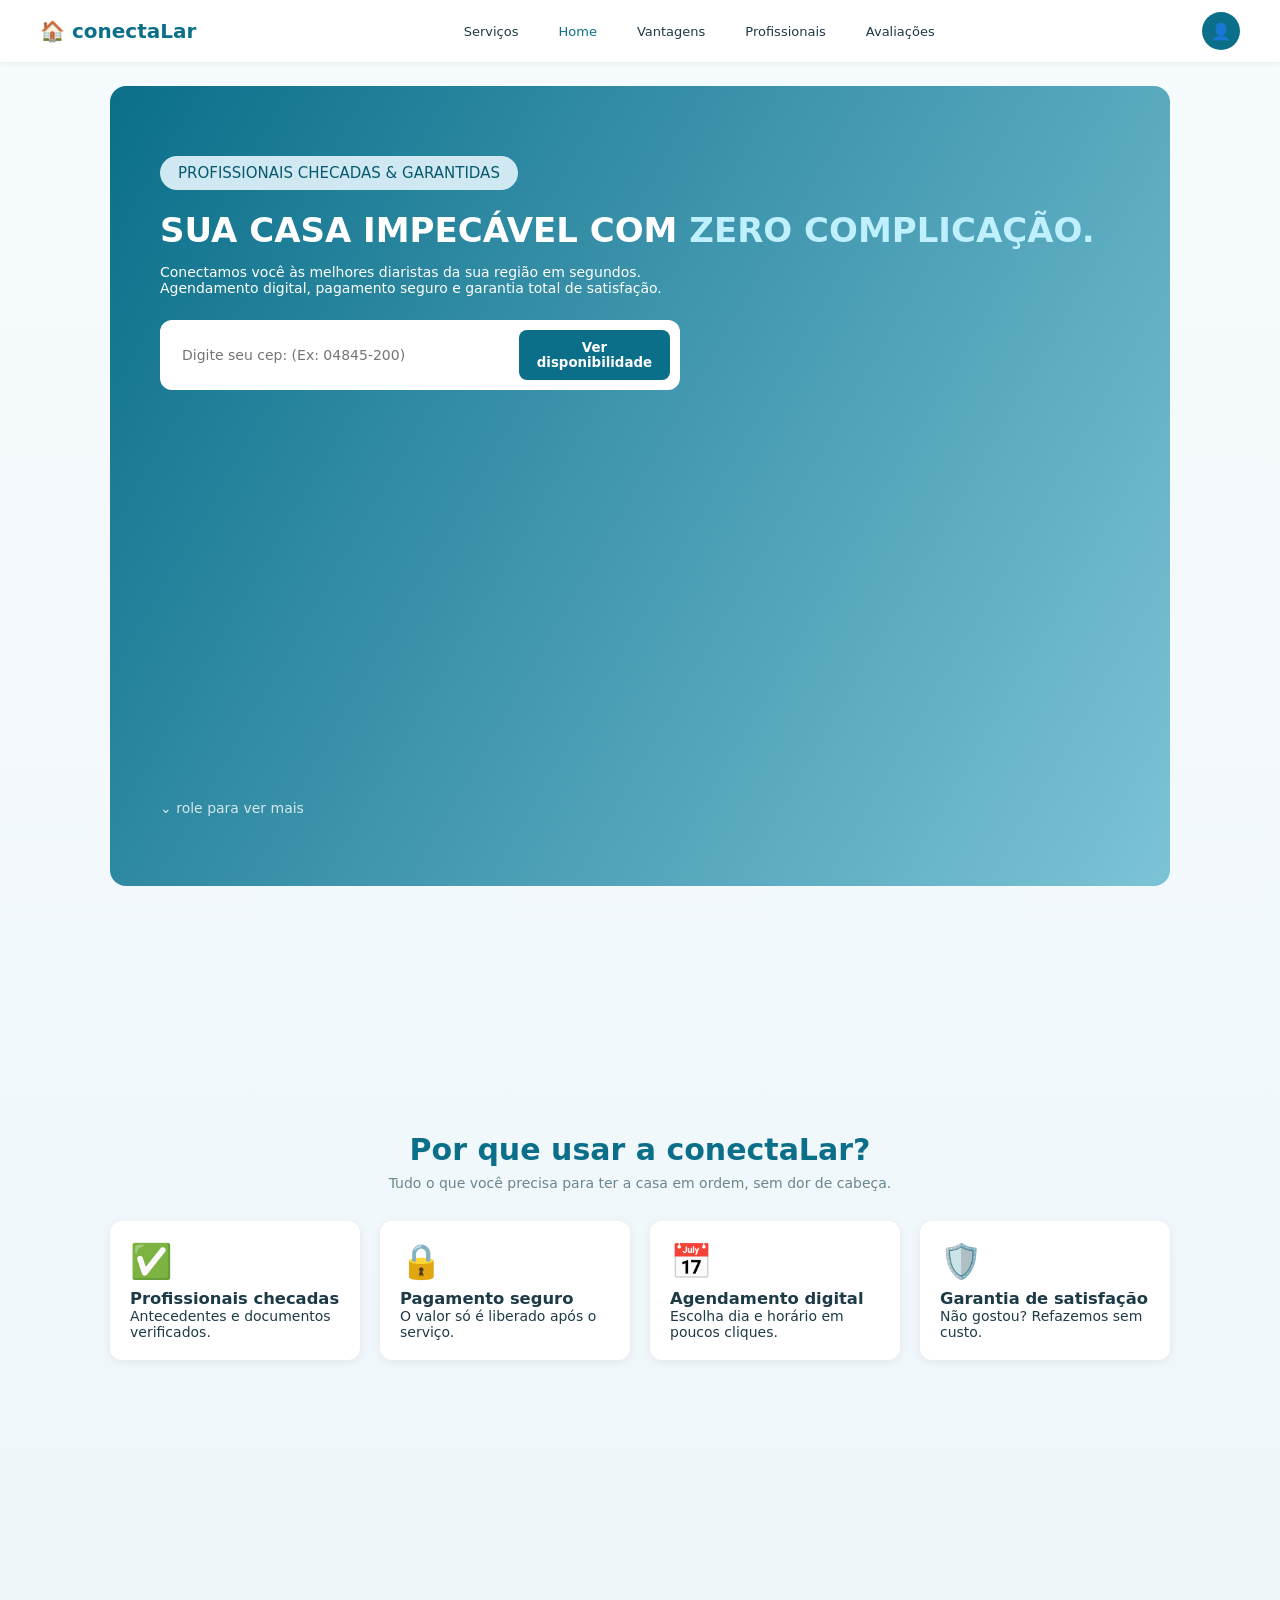
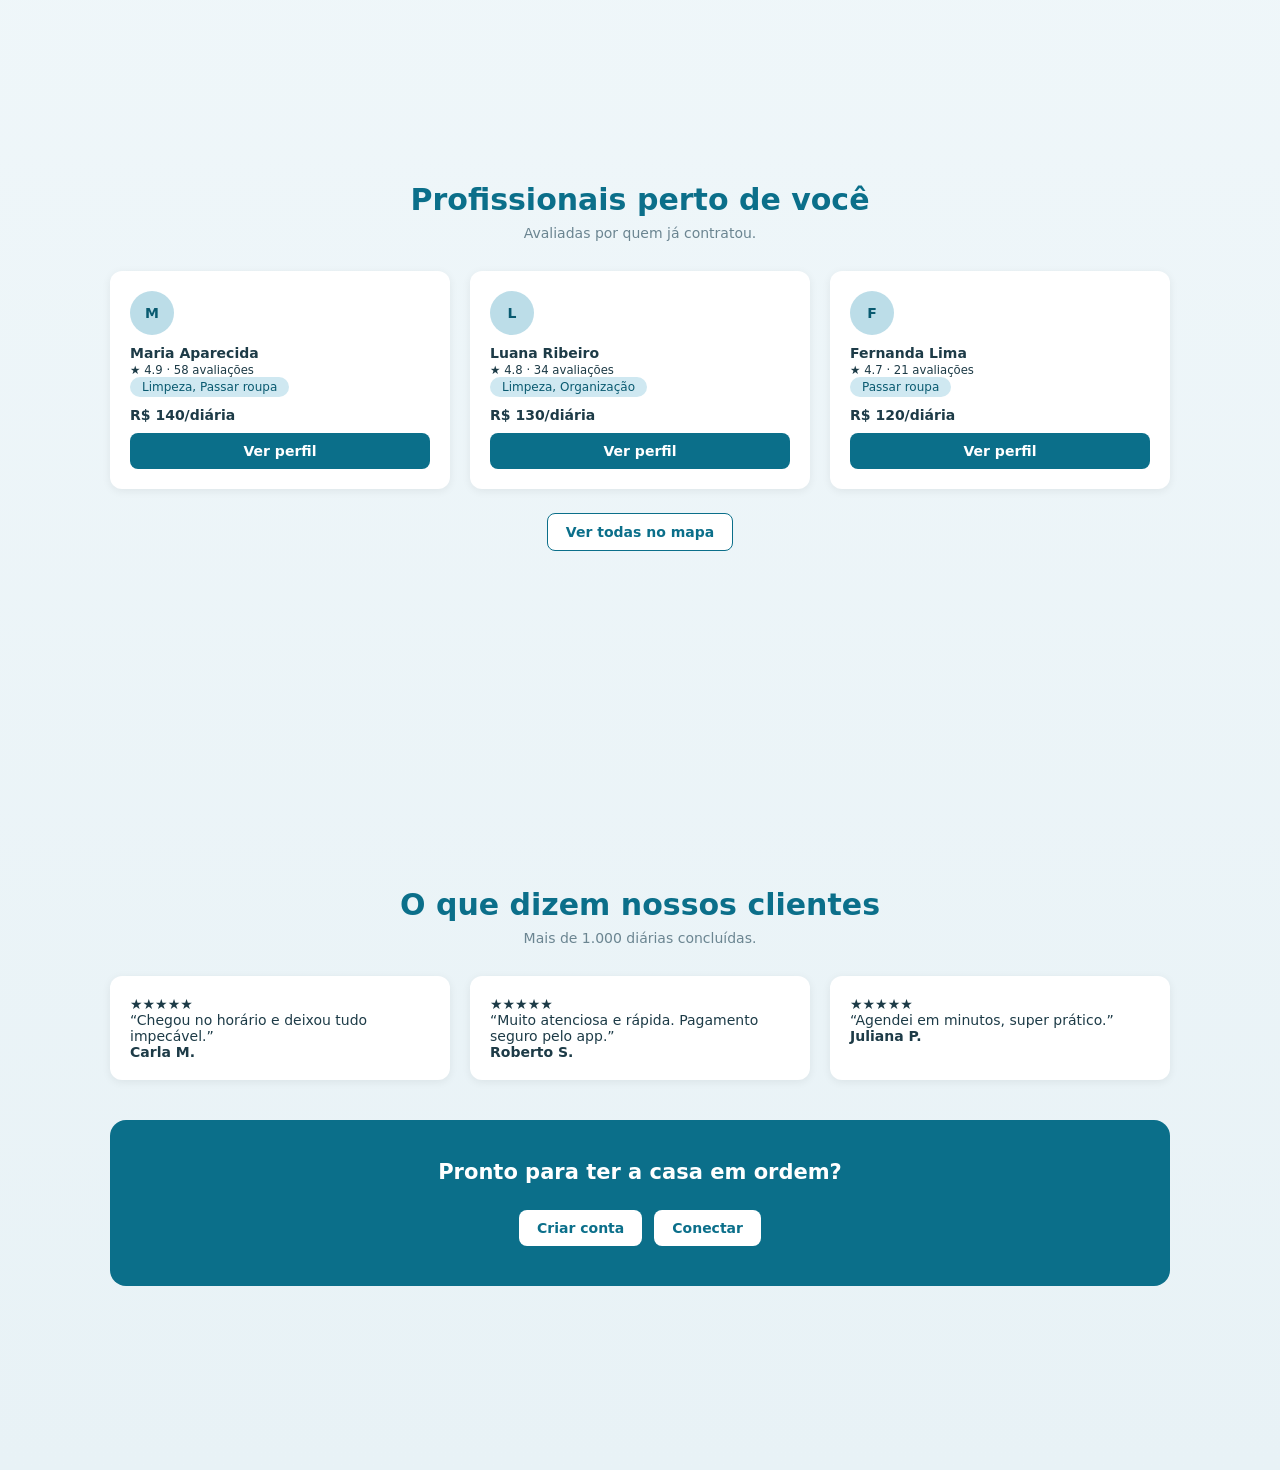
==== src/main/resources/static/index.html @ 18b06daa "Introdução do html no projeto e criação das classes service e dto de usuario" ====
<!DOCTYPE html>
<html lang="pt-BR">

<head>
    <meta charset="UTF-8">
    <meta name="viewport" content="width=device-width,initial-scale=1">
    <title>conectaLar</title>
    <link rel="stylesheet" href="css/style.css">
</head>

<body data-page="index">
    <main class="wrap">
        <section id="home" class="hero"><span class="tag" style="align-self:flex-start">PROFISSIONAIS CHECADAS &amp;
                GARANTIDAS</span>
            <h1>SUA CASA IMPECÁVEL COM <span>ZERO COMPLICAÇÃO.</span></h1>
            <p style="max-width:520px;margin-top:14px">Conectamos você às melhores diaristas da sua região em segundos.
                Agendamento digital, pagamento seguro e garantia total de satisfação.</p>
            <div class="cep"><input id="cep" placeholder="Digite seu cep: (Ex: 04845-200)"><button id="go"
                    class="btn">Ver disponibilidade</button></div>
            <div id="cepErr" class="err" style="color:#ffe"></div>
            <p style="margin-top:auto;opacity:.8">⌄ role para ver mais</p>
        </section>
        <section id="vantagens" class="sec">
            <h2 class="rev">Por que usar a conectaLar?</h2>
            <p class="sub rev">Tudo o que você precisa para ter a casa em ordem, sem dor de cabeça.</p>
            <div class="cols">
                <div class="card rev">
                    <div class="ico">✅</div>
                    <h3>Profissionais checadas</h3>
                    <p>Antecedentes e documentos verificados.</p>
                </div>
                <div class="card rev">
                    <div class="ico">🔒</div>
                    <h3>Pagamento seguro</h3>
                    <p>O valor só é liberado após o serviço.</p>
                </div>
                <div class="card rev">
                    <div class="ico">📅</div>
                    <h3>Agendamento digital</h3>
                    <p>Escolha dia e horário em poucos cliques.</p>
                </div>
                <div class="card rev">
                    <div class="ico">🛡️</div>
                    <h3>Garantia de satisfação</h3>
                    <p>Não gostou? Refazemos sem custo.</p>
                </div>
            </div>
        </section>
        <section id="profissionais" class="sec">
            <h2 class="rev">Profissionais perto de você</h2>
            <p class="sub rev">Avaliadas por quem já contratou.</p>
            <div class="cols" id="pf"></div>
            <p style="text-align:center;margin-top:24px"><a class="btn out" href="busca.html">Ver todas no mapa</a></p>
        </section>
        <section id="avaliacoes" class="sec">
            <h2 class="rev">O que dizem nossos clientes</h2>
            <p class="sub rev">Mais de 1.000 diárias concluídas.</p>
            <div class="cols">
                <div class="card rev">★★★★★<p>“Chegou no horário e deixou tudo impecável.”</p><b>Carla M.</b></div>
                <div class="card rev">★★★★★<p>“Muito atenciosa e rápida. Pagamento seguro pelo app.”</p><b>Roberto
                        S.</b></div>
                <div class="card rev">★★★★★<p>“Agendei em minutos, super prático.”</p><b>Juliana P.</b></div>
            </div>
            <div class="cta rev" style="margin-top:40px">
                <h2 style="color:#fff">Pronto para ter a casa em ordem?</h2><a class="btn" href="cadastro.html">Criar
                    conta</a><a class="btn" href="login.html">Conectar</a>
            </div>
        </section>
    </main>
    <script src="js/app.js"></script>
</body>

</html>
---- src/main/resources/static/css/style.css ----
:root {
    --p: #0b6f8a;
    --pd: #095a70;
    --bg: #e8f2f6;
    --t: #1d3b47;
    --m: #6b8591;
    --l: #d7e6ec;
    --ok: #d9f2e3;
    --warn: #fdeec3
}

* {
    box-sizing: border-box;
    margin: 0;
    font-family: Poppins, system-ui, sans-serif
}

body {
    background: linear-gradient(#f6fbfd, var(--bg));
    color: var(--t);
    min-height: 100vh;
    font-size: 14px
}

a {
    color: inherit;
    text-decoration: none
}

header {
    display: flex;
    align-items: center;
    justify-content: space-between;
    padding: 12px 40px;
    background: #fff;
    box-shadow: 0 1px 6px #0001;
    position: sticky;
    top: 0;
    z-index: 5
}

.logo {
    font-weight: 700;
    color: var(--p);
    font-size: 20px
}

nav {
    display: flex;
    gap: 40px;
    font-weight: 500;
    font-size: 13px
}

nav a.on,
nav a:hover {
    color: var(--p)
}

.user {
    width: 38px;
    height: 38px;
    border-radius: 50%;
    background: var(--p);
    display: grid;
    place-items: center;
    color: #fff
}

.wrap {
    max-width: 1100px;
    margin: 24px auto;
    padding: 0 20px
}

.card {
    background: #fff;
    border-radius: 12px;
    padding: 20px;
    box-shadow: 0 2px 10px #0001
}

.btn {
    background: var(--p);
    color: #fff;
    border: 0;
    border-radius: 8px;
    padding: 10px 18px;
    font-weight: 600;
    cursor: pointer;
    display: inline-block
}

.btn:hover {
    background: var(--pd)
}

.btn.out {
    background: #fff;
    color: var(--p);
    border: 1.5px solid var(--p)
}

.btn.full {
    width: 100%;
    text-align: center
}

input,
select,
textarea {
    width: 100%;
    padding: 11px 12px;
    border: 0;
    border-radius: 8px;
    background: #ececec;
    font-size: 14px
}

label {
    font-weight: 600;
    display: block;
    margin: 12px 0 5px
}

h1 {
    font-size: 34px
}

h2 {
    color: var(--p);
    margin-bottom: 12px
}

.tag {
    background: #cfe8f1;
    color: var(--pd);
    border-radius: 20px;
    padding: 3px 12px;
    font-size: 12px;
    display: inline-block
}

.tag.ok {
    background: var(--ok)
}

.tag.w {
    background: var(--warn)
}

.chips {
    display: flex;
    gap: 8px;
    flex-wrap: wrap
}

.chip {
    border: 1px solid var(--l);
    background: #fff;
    border-radius: 20px;
    padding: 6px 18px;
    cursor: pointer
}

.chip.on {
    background: var(--p);
    color: #fff;
    border-color: var(--p)
}

.grid2 {
    display: grid;
    grid-template-columns: 2fr 1fr;
    gap: 20px
}

.hero {
    background: linear-gradient(120deg, #0b6f8a, #7cc3d6);
    color: #fff;
    border-radius: 16px;
    padding: 70px 50px;
    min-height: 420px
}

.hero h1 span {
    color: #bff0ff
}

.hero .tag {
    font-size: 15px;
    padding: 8px 18px;
    margin-bottom: 20px
}

.cep {
    display: flex;
    gap: 10px;
    background: #fff;
    border-radius: 12px;
    padding: 10px;
    max-width: 520px;
    margin-top: 24px
}

.cep input {
    background: #fff
}

.pro {
    display: flex;
    gap: 12px;
    padding: 14px;
    border: 2px solid transparent;
    border-radius: 10px;
    background: #fff;
    margin-bottom: 12px;
    cursor: pointer;
    align-items: center
}

.pro.on {
    border-color: var(--p)
}

.pro>div {
    flex: 1
}

.av {
    width: 44px;
    height: 44px;
    border-radius: 50%;
    background: #bcdde8;
    display: grid;
    place-items: center;
    font-weight: 700;
    color: var(--pd);
    flex: none
}

.map {
    min-height: 480px;
    border-radius: 12px;
    background: radial-gradient(circle at 50% 50%, #0b6f8a33 0 90px, transparent 91px), repeating-linear-gradient(45deg, #e9efe9 0 40px, #f4f6f1 40px 80px);
    position: relative
}

.pin {
    position: absolute;
    background: var(--p);
    color: #fff;
    width: 30px;
    height: 30px;
    border-radius: 50% 50% 50% 0;
    transform: rotate(-45deg);
    display: grid;
    place-items: center
}

.pin b {
    transform: rotate(45deg)
}

.days {
    display: flex;
    gap: 8px
}

.day {
    flex: 1;
    text-align: center;
    padding: 8px 0;
    border-radius: 8px;
    border: 1px solid var(--l);
    cursor: pointer
}

.day.on {
    background: var(--p);
    color: #fff
}

.tabs {
    display: flex;
    border-bottom: 1px solid var(--l);
    margin-bottom: 16px
}

.tabs button {
    flex: 1;
    background: 0;
    border: 0;
    padding: 10px;
    font-weight: 600;
    color: var(--m);
    cursor: pointer
}

.tabs .on {
    color: var(--p);
    border-bottom: 2px solid var(--p)
}

.auth {
    max-width: 420px;
    margin: 50px auto
}

.pw {
    position: relative
}

.pw span {
    position: absolute;
    right: 12px;
    top: 11px;
    cursor: pointer
}

.err {
    color: #c0392b;
    font-size: 12px;
    min-height: 16px
}

.chat {
    display: grid;
    grid-template-columns: 240px 1fr;
    height: 560px;
    padding: 0;
    overflow: hidden
}

.chat aside {
    border-right: 1px solid var(--l);
    overflow: auto
}

.chat aside div {
    padding: 12px;
    cursor: pointer;
    display: flex;
    gap: 10px;
    align-items: center
}

.chat aside .on {
    background: #dcedf3
}

.msgs {
    display: flex;
    flex-direction: column;
    padding: 16px;
    gap: 10px;
    overflow: auto;
    flex: 1
}

.m {
    max-width: 65%;
    padding: 10px 14px;
    border-radius: 10px;
    background: #f0f4f6
}

.m.me {
    align-self: flex-end;
    background: #cfe8f1
}

.send {
    display: flex;
    gap: 8px;
    padding: 12px;
    border-top: 1px solid var(--l)
}

.chat section {
    display: flex;
    flex-direction: column
}

.req {
    display: flex;
    justify-content: space-between;
    gap: 12px;
    align-items: center;
    margin-bottom: 12px;
    padding: 14px;
    border: 1px solid var(--l);
    border-radius: 10px
}

.sum {
    display: flex;
    justify-content: space-between;
    padding: 12px 0
}

@media(max-width:800px) {

    .grid2,
    .chat {
        grid-template-columns: 1fr
    }

    nav {
        display: none
    }

    header {
        padding: 12px 16px
    }

    .hero {
        padding: 40px 24px
    }
}

html {
    scroll-behavior: smooth
}

section[id] {
    scroll-margin-top: 70px
}

.menu {
    position: relative
}

button.user {
    border: 0;
    cursor: pointer;
    font-size: 16px
}

.drop {
    position: absolute;
    right: 0;
    top: 48px;
    background: #fff;
    border-radius: 10px;
    box-shadow: 0 6px 20px #0003;
    min-width: 170px;
    overflow: hidden;
    opacity: 0;
    visibility: hidden;
    transform: translateY(-6px);
    transition: .2s
}

.drop.open {
    opacity: 1;
    visibility: visible;
    transform: none
}

.drop a {
    display: block;
    padding: 12px 18px;
    font-weight: 500
}

.drop a:first-child {
    color: #fff;
    background: var(--p)
}

.drop a:last-child:hover {
    background: var(--bg)
}

.sec {
    min-height: 80vh;
    display: flex;
    flex-direction: column;
    justify-content: center;
    padding: 50px 0
}

.sec>h2 {
    font-size: 30px;
    text-align: center;
    margin-bottom: 8px
}

.sub {
    text-align: center;
    color: var(--m);
    margin-bottom: 30px
}

.cols {
    display: grid;
    grid-template-columns: repeat(auto-fit, minmax(220px, 1fr));
    gap: 20px
}

.ico {
    font-size: 34px;
    margin-bottom: 8px
}

.rev {
    opacity: 0;
    transform: translateY(30px);
    transition: .7s
}

.rev.in {
    opacity: 1;
    transform: none
}

.hero {
    min-height: calc(100vh - 100px);
    display: flex;
    flex-direction: column;
    justify-content: center
}

.cta {
    background: var(--p);
    color: #fff;
    border-radius: 16px;
    padding: 40px;
    text-align: center
}

.cta .btn {
    background: #fff;
    color: var(--p);
    margin: 14px 6px 0
}
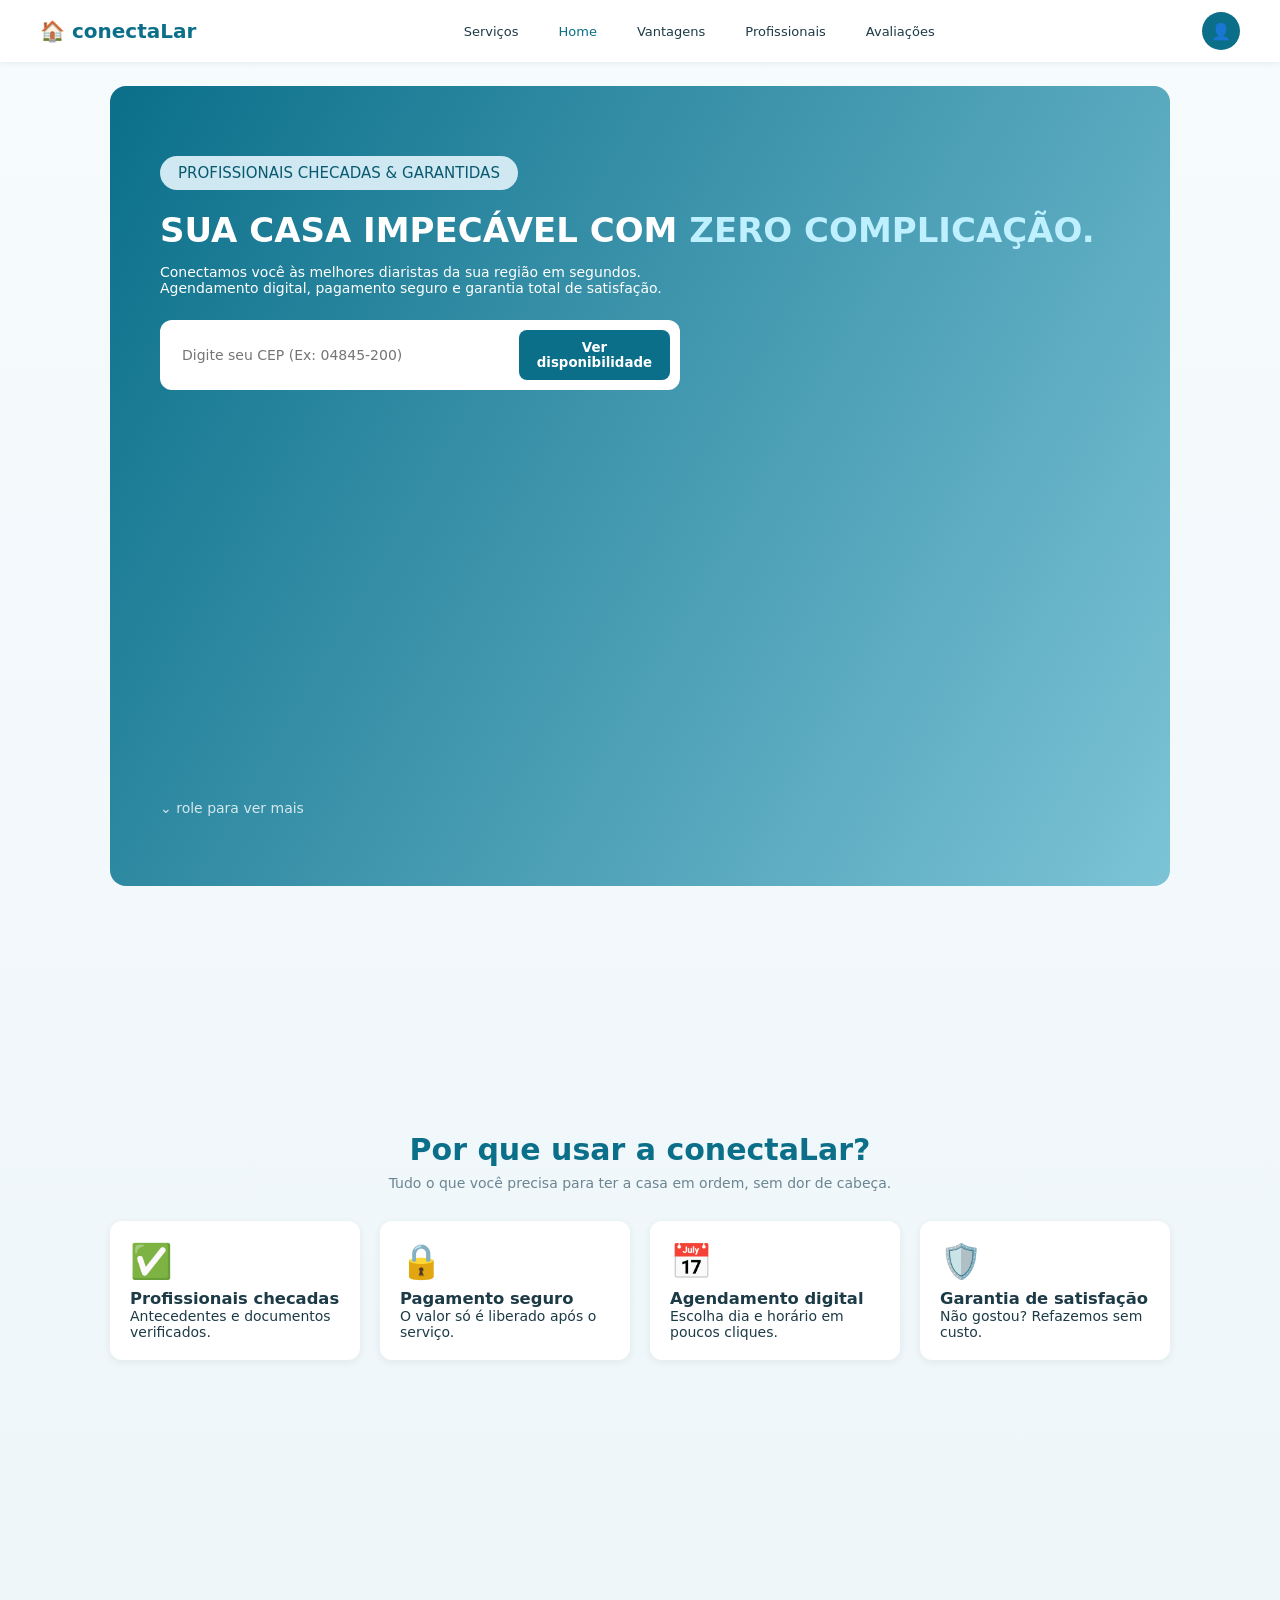
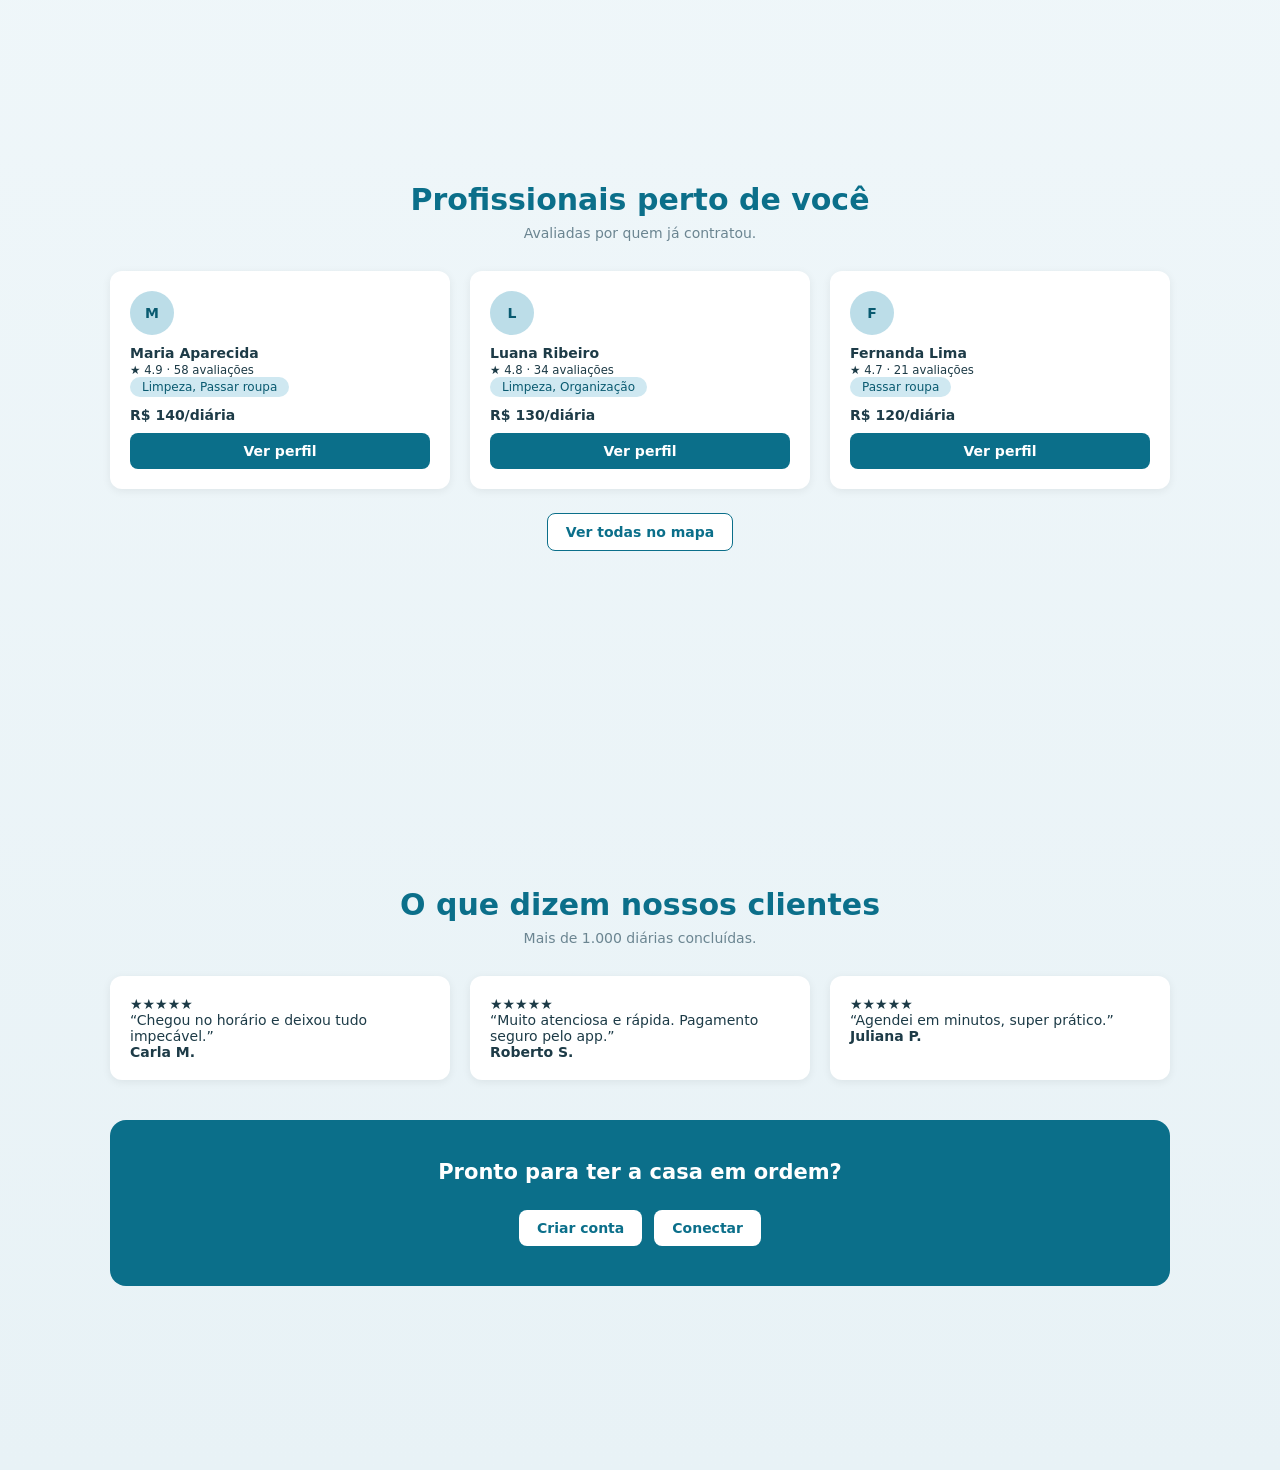
==== commit e4297e09: "correção de bugs e cadastrar funcional" ====
--- a/src/main/resources/static/index.html
+++ b/src/main/resources/static/index.html
@@ -3,8 +3,8 @@
 
 <head>
     <meta charset="UTF-8">
-    <meta name="viewport" content="width=device-width,initial-scale=1">
-    <title>conectaLar</title>
+    <meta name="viewport" content="width=device-width, initial-scale=1">
+    <title>conectaLar - Diaristas de confiança perto de você</title>
     <link rel="stylesheet" href="css/style.css">
 </head>
 
@@ -15,9 +15,9 @@
             <h1>SUA CASA IMPECÁVEL COM <span>ZERO COMPLICAÇÃO.</span></h1>
             <p style="max-width:520px;margin-top:14px">Conectamos você às melhores diaristas da sua região em segundos.
                 Agendamento digital, pagamento seguro e garantia total de satisfação.</p>
-            <div class="cep"><input id="cep" placeholder="Digite seu cep: (Ex: 04845-200)"><button id="go"
-                    class="btn">Ver disponibilidade</button></div>
-            <div id="cepErr" class="err" style="color:#ffe"></div>
+            <div class="cep"><input id="cep" placeholder="Digite seu CEP (Ex: 04845-200)" aria-label="CEP" inputmode="numeric" autocomplete="postal-code">
+                <button type="button" id="go" class="btn">Ver disponibilidade</button></div>
+            <div id="cepErr" class="err" role="alert" style="color:#ffe"></div>
             <p style="margin-top:auto;opacity:.8">⌄ role para ver mais</p>
         </section>
         <section id="vantagens" class="sec">
--- a/src/main/resources/static/css/style.css
+++ b/src/main/resources/static/css/style.css
@@ -357,6 +357,57 @@
     overflow: auto;
     flex: 1
 }
+.role {
+    border: 0;
+    padding: 0;
+    margin: 12px 0 0;
+    display: grid;
+    grid-template-columns: 1fr 1fr;
+    gap: 10px
+}
+
+.role legend {
+    font-weight: 600;
+    padding: 0;
+    margin-bottom: 5px
+}
+
+.role-opt {
+    position: relative;
+    margin: 0;
+    font-weight: 500;
+    cursor: pointer
+}
+
+.role-opt input {
+    position: absolute;
+    opacity: 0;
+    width: 1px;
+    height: 1px;
+    padding: 0
+}
+
+.role-opt span {
+    display: block;
+    text-align: center;
+    padding: 11px 12px;
+    border-radius: 8px;
+    background: #ececec;
+    border: 2px solid transparent
+}
+
+.role-opt input:checked + span {
+    background: #fff;
+    border-color: var(--p);
+    color: var(--p);
+    font-weight: 600
+}
+
+.role-opt input:focus-visible + span {
+    outline: 2px solid var(--pd);
+    outline-offset: 2px
+}
+
 
 .m {
     max-width: 65%;
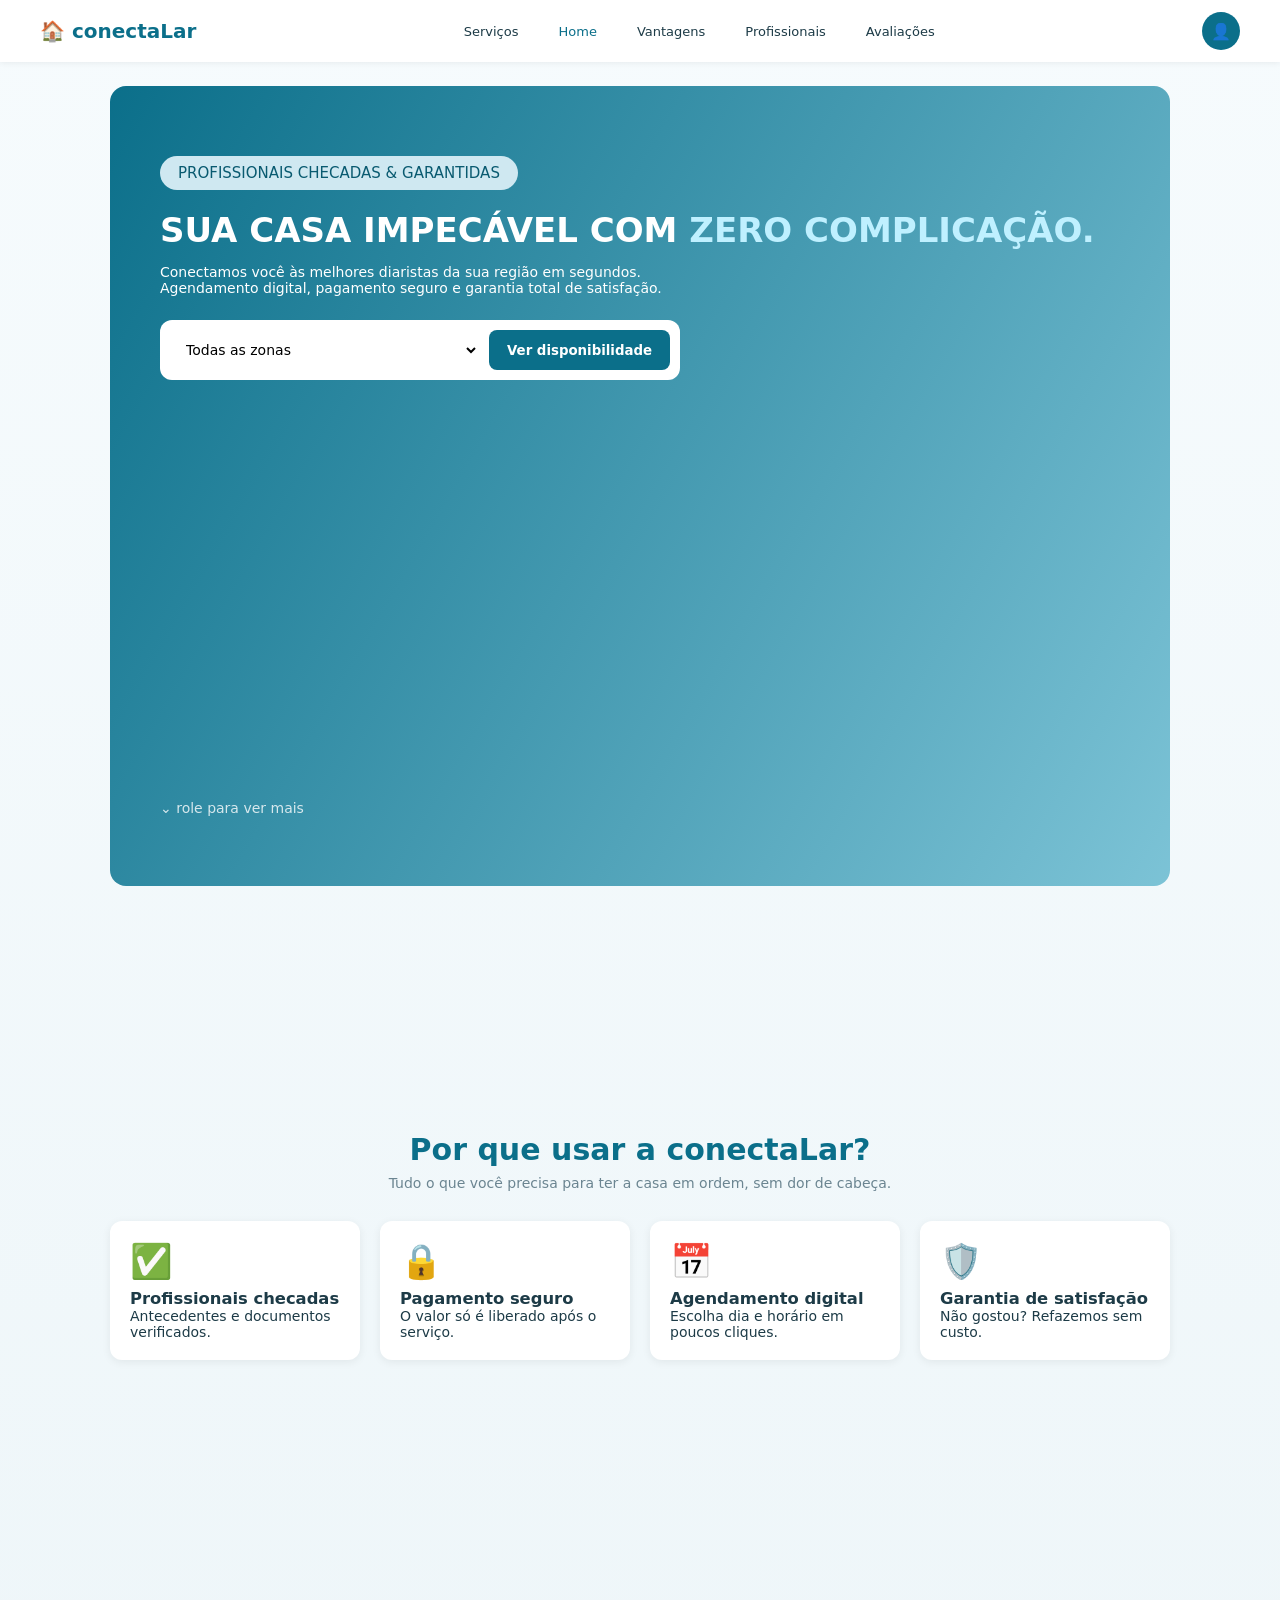
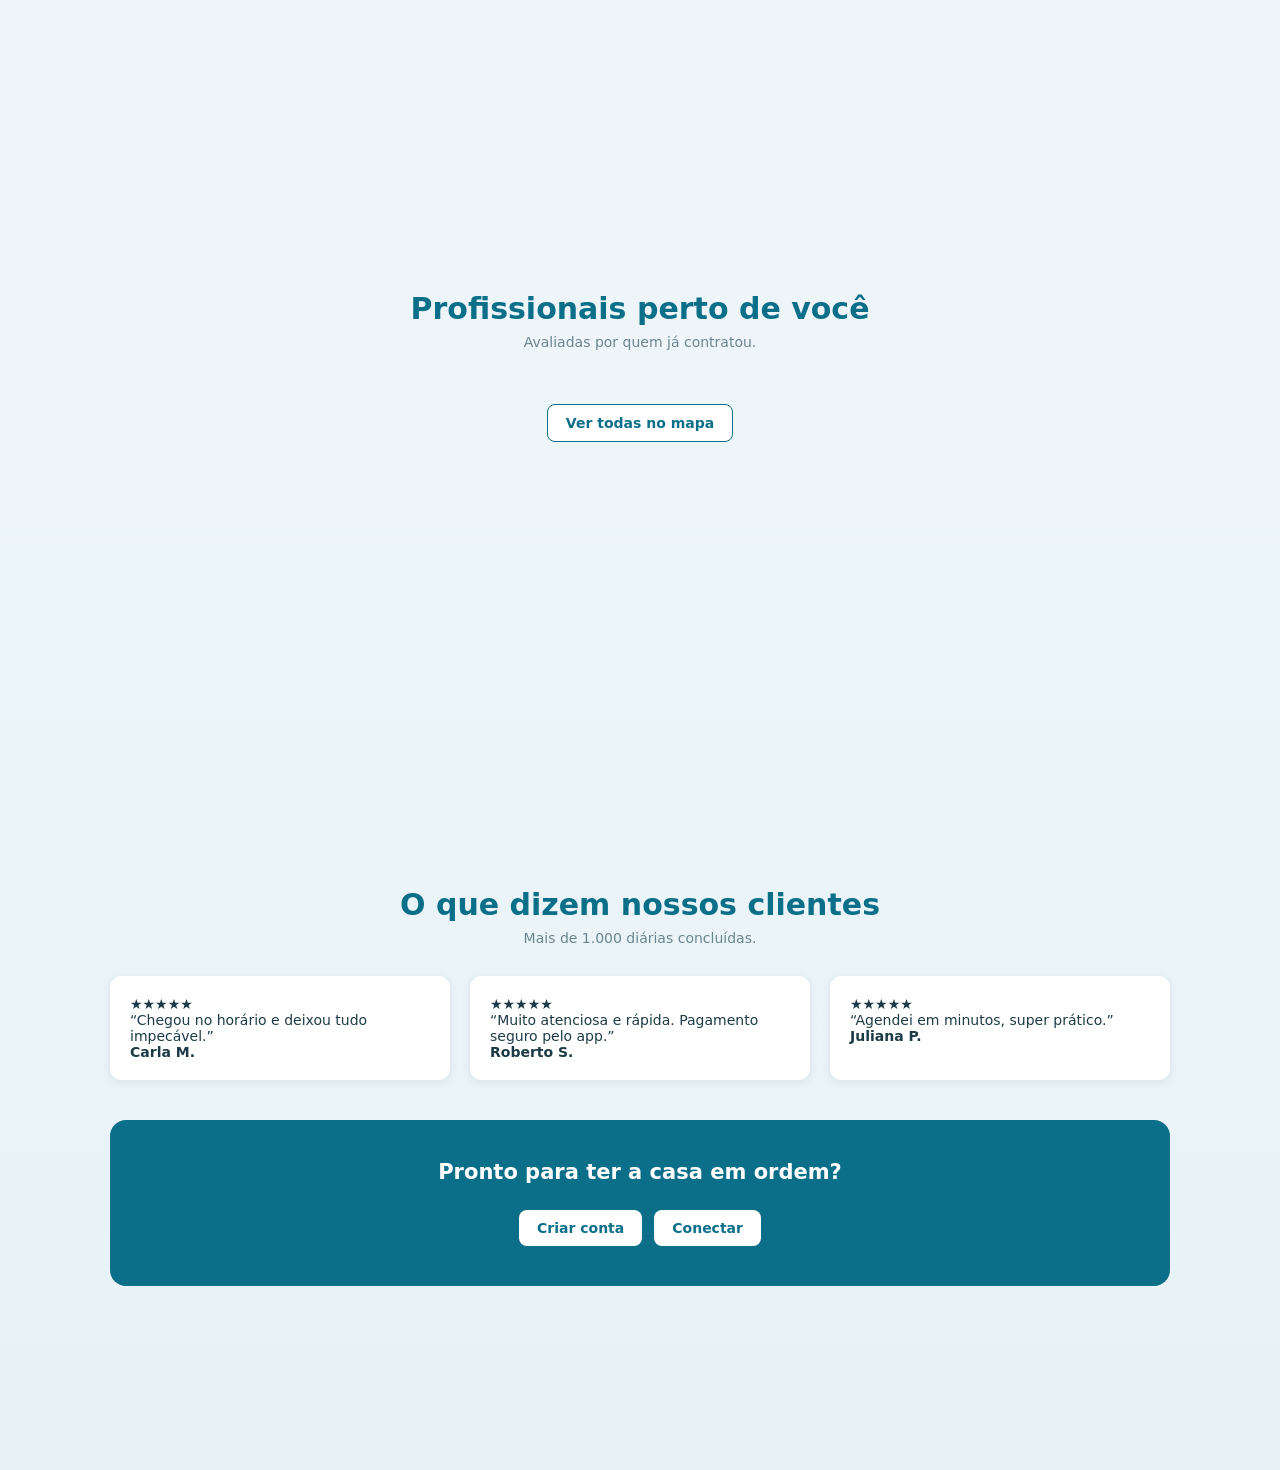
==== commit 3eff3885: "feat: adiciona zona ao cadastro e filtro por zona na busca Cliente informa exatamente 1 zona e diari" ====
--- a/src/main/resources/static/index.html
+++ b/src/main/resources/static/index.html
@@ -15,9 +15,17 @@
             <h1>SUA CASA IMPECÁVEL COM <span>ZERO COMPLICAÇÃO.</span></h1>
             <p style="max-width:520px;margin-top:14px">Conectamos você às melhores diaristas da sua região em segundos.
                 Agendamento digital, pagamento seguro e garantia total de satisfação.</p>
-            <div class="cep"><input id="cep" placeholder="Digite seu CEP (Ex: 04845-200)" aria-label="CEP" inputmode="numeric" autocomplete="postal-code">
-                <button type="button" id="go" class="btn">Ver disponibilidade</button></div>
-            <div id="cepErr" class="err" role="alert" style="color:#ffe"></div>
+            <!-- Já abre na zona do cliente logado (configurarBuscaPorZona, em app.js). -->
+            <div class="filtro-home">
+                <select id="zonaHome" aria-label="Zona">
+                    <option value="">Todas as zonas</option>
+                    <option value="NORTE">Zona Norte</option>
+                    <option value="SUL">Zona Sul</option>
+                    <option value="LESTE">Zona Leste</option>
+                    <option value="OESTE">Zona Oeste</option>
+                </select>
+                <button type="button" id="go" class="btn">Ver disponibilidade</button>
+            </div>
             <p style="margin-top:auto;opacity:.8">⌄ role para ver mais</p>
         </section>
         <section id="vantagens" class="sec">
--- a/src/main/resources/static/css/style.css
+++ b/src/main/resources/static/css/style.css
@@ -193,7 +193,7 @@
     margin-bottom: 20px
 }
 
-.cep {
+.filtro-home {
     display: flex;
     gap: 10px;
     background: #fff;
@@ -203,8 +203,9 @@
     margin-top: 24px
 }
 
-.cep input {
-    background: #fff
+.filtro-home select {
+    background: #fff;
+    flex: 1
 }
 
 .pro {
@@ -246,6 +247,52 @@
     position: relative
 }
 
+/* Mapa das zonas (busca.html) */
+.mapa-zonas {
+    display: block;
+    width: 100%;
+    max-height: 480px;
+    padding: 12px
+}
+
+.zona {
+    cursor: pointer;
+    outline: none
+}
+
+.zona path {
+    fill: #cfe6ee;
+    stroke: #fff;
+    stroke-width: 4;
+    transition: fill .2s
+}
+
+.zona:hover path,
+.zona:focus-visible path {
+    fill: #a9d3e1
+}
+
+.zona.on path {
+    fill: var(--p)
+}
+
+.zona text {
+    text-anchor: middle;
+    font-weight: 700;
+    font-size: 18px;
+    fill: var(--pd);
+    pointer-events: none
+}
+
+.zona text.qtd {
+    font-weight: 400;
+    font-size: 13px
+}
+
+.zona.on text {
+    fill: #fff
+}
+
 .pin {
     position: absolute;
     background: var(--p);
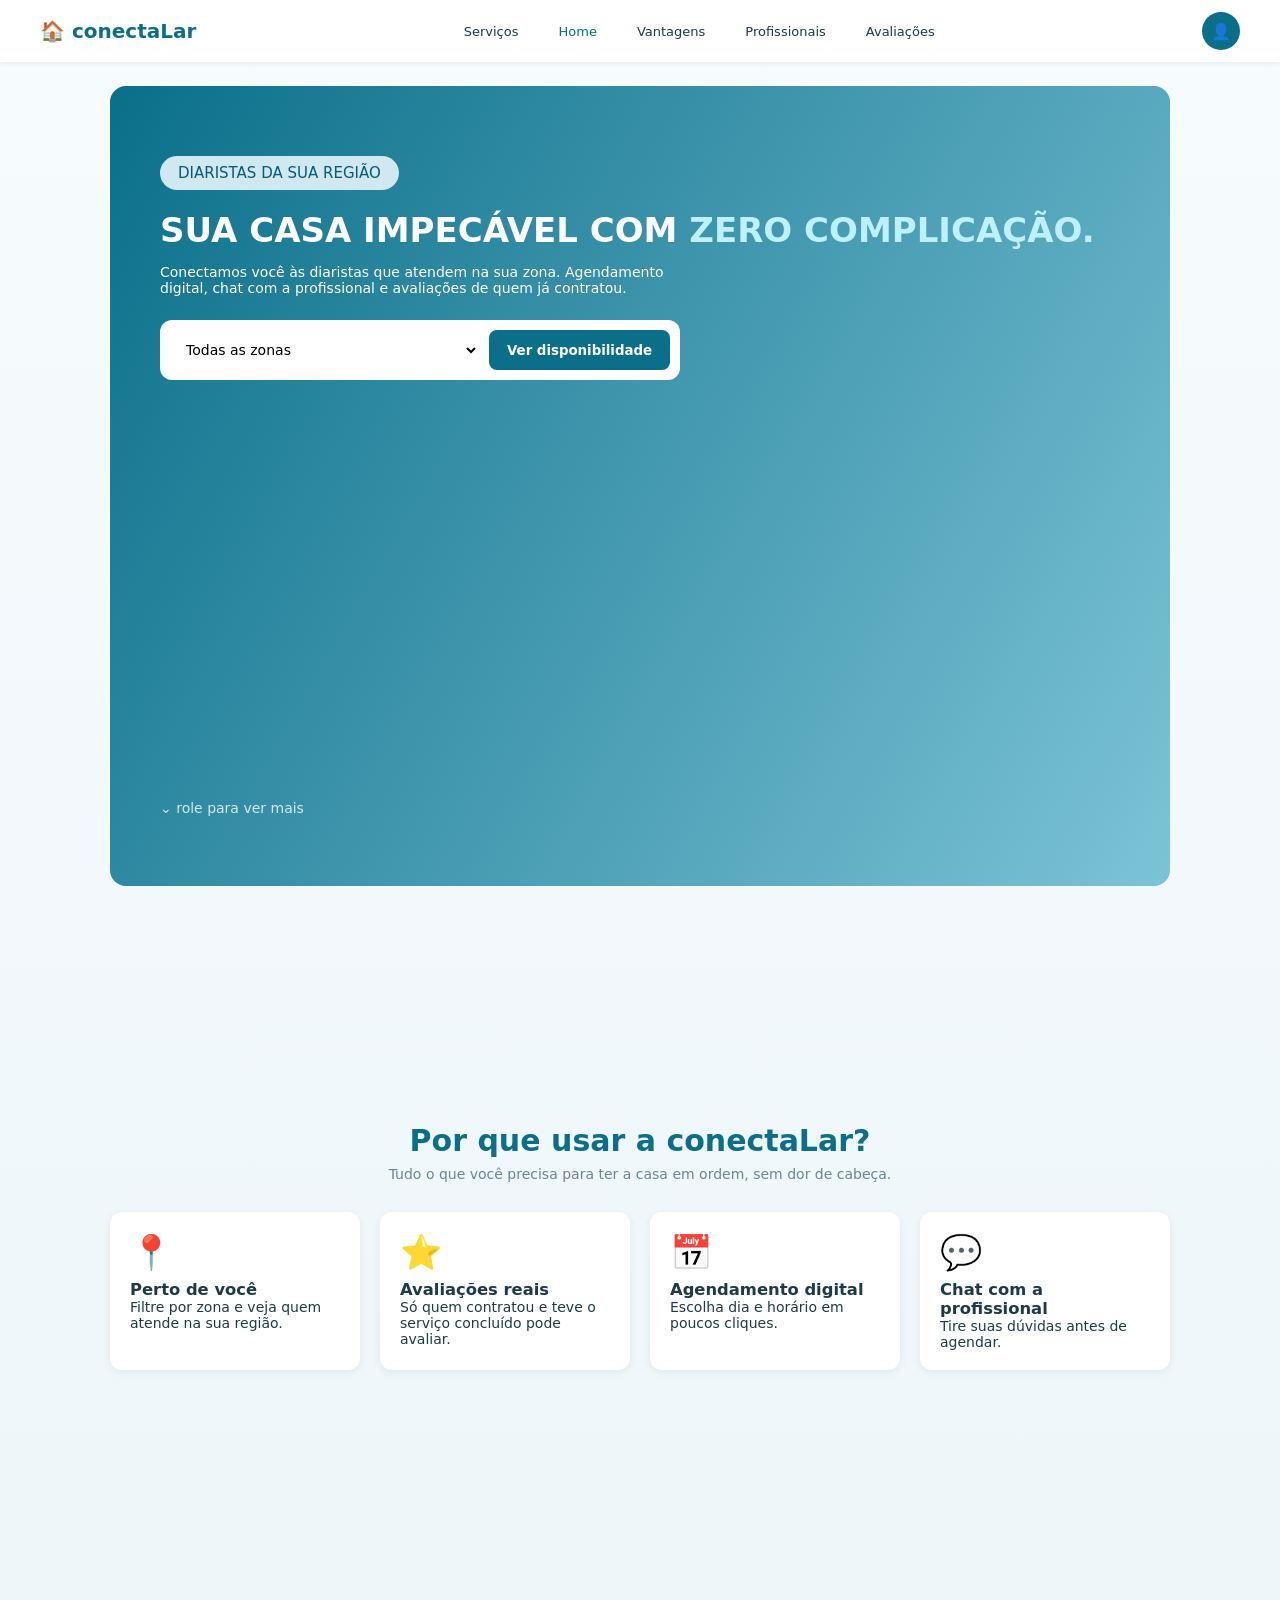
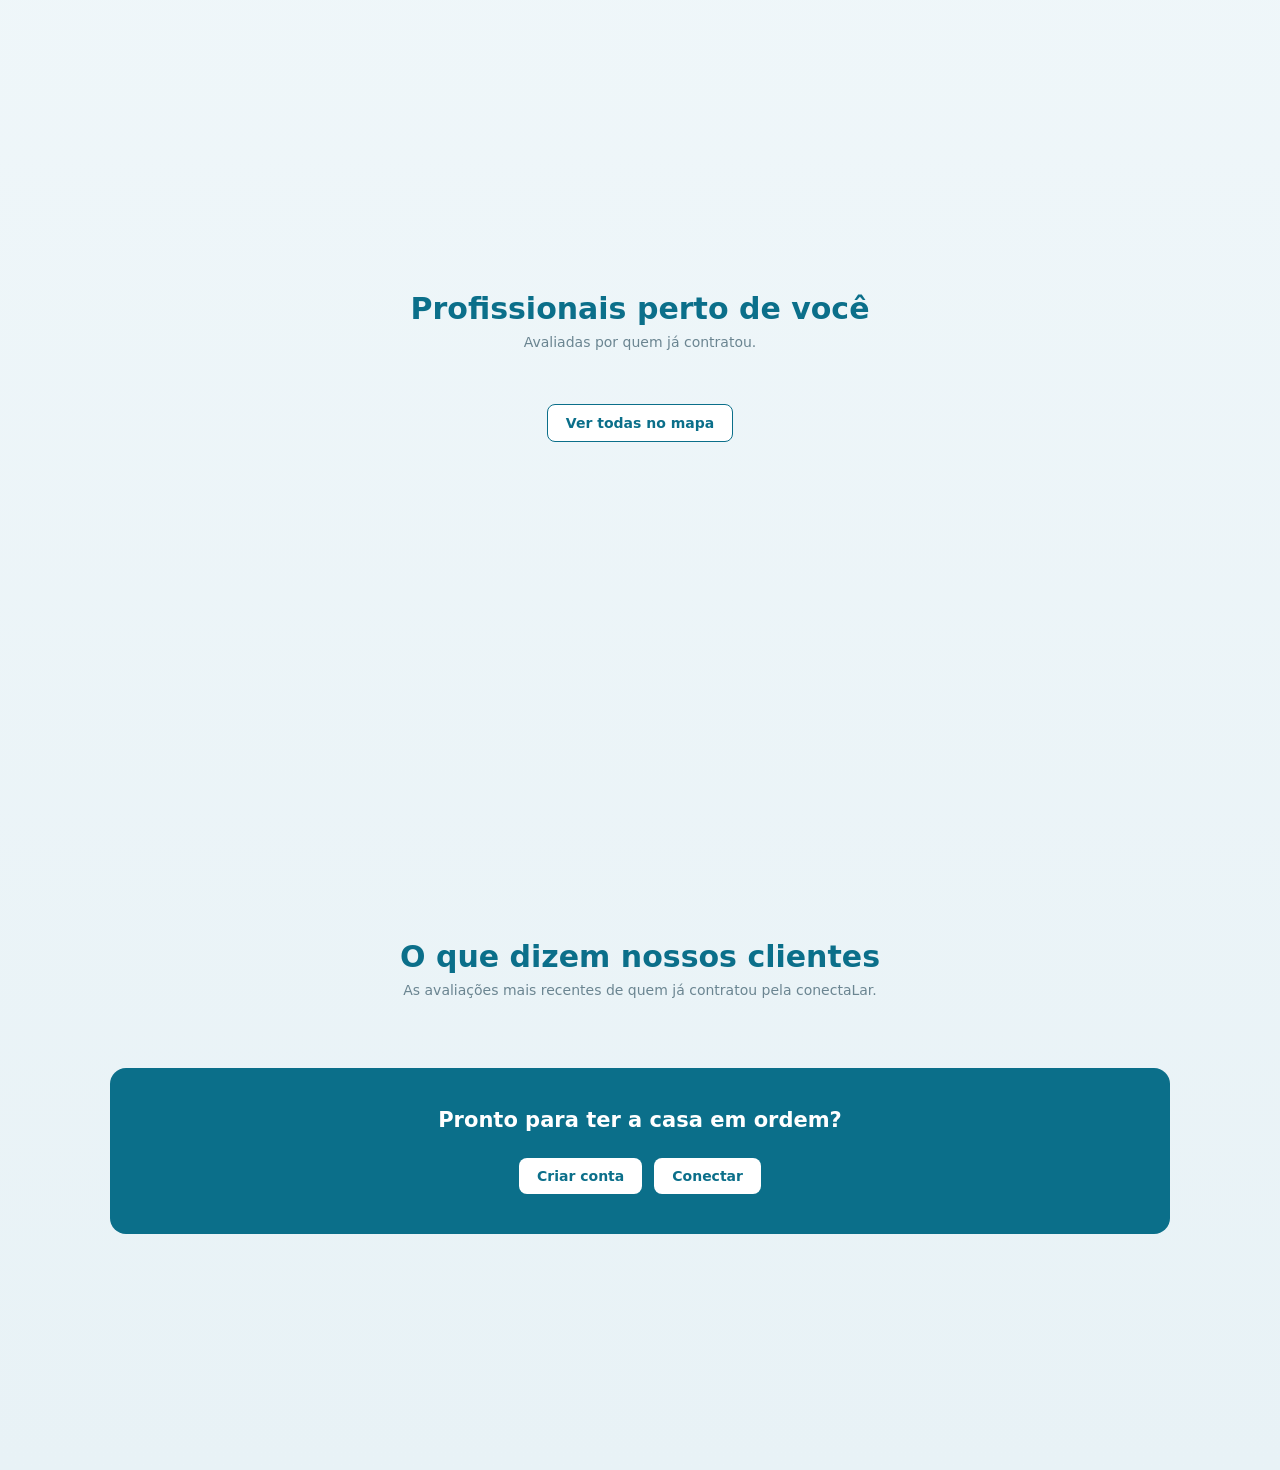
==== commit 6a9dc986: "feat: adiciona avaliações, filtro por serviço e perfil com dados reais - Avaliação entre cliente e d" ====
--- a/src/main/resources/static/index.html
+++ b/src/main/resources/static/index.html
@@ -10,11 +10,10 @@
 
 <body data-page="index">
     <main class="wrap">
-        <section id="home" class="hero"><span class="tag" style="align-self:flex-start">PROFISSIONAIS CHECADAS &amp;
-                GARANTIDAS</span>
+        <section id="home" class="hero"><span class="tag" style="align-self:flex-start">DIARISTAS DA SUA REGIÃO</span>
             <h1>SUA CASA IMPECÁVEL COM <span>ZERO COMPLICAÇÃO.</span></h1>
-            <p style="max-width:520px;margin-top:14px">Conectamos você às melhores diaristas da sua região em segundos.
-                Agendamento digital, pagamento seguro e garantia total de satisfação.</p>
+            <p style="max-width:520px;margin-top:14px">Conectamos você às diaristas que atendem na sua zona.
+                Agendamento digital, chat com a profissional e avaliações de quem já contratou.</p>
             <!-- Já abre na zona do cliente logado (configurarBuscaPorZona, em app.js). -->
             <div class="filtro-home">
                 <select id="zonaHome" aria-label="Zona">
@@ -33,14 +32,14 @@
             <p class="sub rev">Tudo o que você precisa para ter a casa em ordem, sem dor de cabeça.</p>
             <div class="cols">
                 <div class="card rev">
-                    <div class="ico">✅</div>
-                    <h3>Profissionais checadas</h3>
-                    <p>Antecedentes e documentos verificados.</p>
+                    <div class="ico">📍</div>
+                    <h3>Perto de você</h3>
+                    <p>Filtre por zona e veja quem atende na sua região.</p>
                 </div>
                 <div class="card rev">
-                    <div class="ico">🔒</div>
-                    <h3>Pagamento seguro</h3>
-                    <p>O valor só é liberado após o serviço.</p>
+                    <div class="ico">⭐</div>
+                    <h3>Avaliações reais</h3>
+                    <p>Só quem contratou e teve o serviço concluído pode avaliar.</p>
                 </div>
                 <div class="card rev">
                     <div class="ico">📅</div>
@@ -48,9 +47,9 @@
                     <p>Escolha dia e horário em poucos cliques.</p>
                 </div>
                 <div class="card rev">
-                    <div class="ico">🛡️</div>
-                    <h3>Garantia de satisfação</h3>
-                    <p>Não gostou? Refazemos sem custo.</p>
+                    <div class="ico">💬</div>
+                    <h3>Chat com a profissional</h3>
+                    <p>Tire suas dúvidas antes de agendar.</p>
                 </div>
             </div>
         </section>
@@ -62,13 +61,9 @@
         </section>
         <section id="avaliacoes" class="sec">
             <h2 class="rev">O que dizem nossos clientes</h2>
-            <p class="sub rev">Mais de 1.000 diárias concluídas.</p>
-            <div class="cols">
-                <div class="card rev">★★★★★<p>“Chegou no horário e deixou tudo impecável.”</p><b>Carla M.</b></div>
-                <div class="card rev">★★★★★<p>“Muito atenciosa e rápida. Pagamento seguro pelo app.”</p><b>Roberto
-                        S.</b></div>
-                <div class="card rev">★★★★★<p>“Agendei em minutos, super prático.”</p><b>Juliana P.</b></div>
-            </div>
+            <p class="sub rev">As avaliações mais recentes de quem já contratou pela conectaLar.</p>
+            <!-- Preenchido pelo app.js com GET /avaliacoes/recentes (iniciarHome). -->
+            <div class="cols" id="depoimentos"></div>
             <div class="cta rev" style="margin-top:40px">
                 <h2 style="color:#fff">Pronto para ter a casa em ordem?</h2><a class="btn" href="cadastro.html">Criar
                     conta</a><a class="btn" href="login.html">Conectar</a>
--- a/src/main/resources/static/css/style.css
+++ b/src/main/resources/static/css/style.css
@@ -175,6 +175,10 @@
     gap: 20px
 }
 
+.grid-agenda {
+    grid-template-columns: 1.3fr 1fr
+}
+
 .hero {
     background: linear-gradient(120deg, #0b6f8a, #7cc3d6);
     color: #fff;
@@ -226,6 +230,11 @@
 
 .pro>div {
     flex: 1
+}
+
+/* O avatar também é uma div filha do .pro, mas não pode esticar como o bloco do nome. */
+.pro>.av {
+    flex: none
 }
 
 .av {
@@ -243,18 +252,96 @@
 .map {
     min-height: 480px;
     border-radius: 12px;
-    background: radial-gradient(circle at 50% 50%, #0b6f8a33 0 90px, transparent 91px), repeating-linear-gradient(45deg, #e9efe9 0 40px, #f4f6f1 40px 80px);
+    background: linear-gradient(160deg, #f7fbfc, #e4f0f4);
     position: relative
 }
 
-/* Mapa das zonas (busca.html) */
+/* Mapa do estado de SP (busca.html): interior bloqueado, só as zonas da capital clicáveis */
 .mapa-zonas {
     display: block;
     width: 100%;
-    max-height: 480px;
+    max-height: 560px;
     padding: 12px
 }
 
+/* Interior do estado: "bloqueado" */
+.estado path {
+    fill: url(#bloqueado);
+    stroke: #c7d3d9;
+    stroke-width: 2.5;
+    stroke-linejoin: round;
+    cursor: not-allowed
+}
+
+.estado text {
+    text-anchor: middle;
+    pointer-events: none
+}
+
+.estado .cadeado {
+    font-size: 26px;
+    opacity: .55
+}
+
+.estado .em-breve {
+    font-size: 17px;
+    font-weight: 700;
+    fill: #8a9ea7
+}
+
+.estado .em-breve-sub {
+    font-size: 12px;
+    fill: #9fb1b9
+}
+
+/* Capital: miniatura no lugar real + zoom até o cartão com as zonas */
+.capital .mini {
+    fill: var(--p);
+    stroke: #fff;
+    stroke-width: 1.5
+}
+
+.capital .pulso {
+    fill: none;
+    stroke: var(--p);
+    stroke-width: 2;
+    transform-box: fill-box;
+    transform-origin: center;
+    animation: pulso 2.2s ease-out infinite
+}
+
+@keyframes pulso {
+    from {
+        transform: scale(.6);
+        opacity: .7
+    }
+
+    to {
+        transform: scale(1.3);
+        opacity: 0
+    }
+}
+
+.capital .zoom {
+    fill: var(--p);
+    opacity: .08
+}
+
+.capital .cartao {
+    fill: #fff;
+    stroke: var(--l);
+    filter: url(#sombra)
+}
+
+.capital .titulo-capital {
+    text-anchor: middle;
+    font-size: 15px;
+    font-weight: 700;
+    letter-spacing: .3px;
+    fill: var(--pd)
+}
+
+/* As 4 zonas da capital (clicáveis) */
 .zona {
     cursor: pointer;
     outline: none
@@ -263,7 +350,8 @@
 .zona path {
     fill: #cfe6ee;
     stroke: #fff;
-    stroke-width: 4;
+    stroke-width: 3;
+    stroke-linejoin: round;
     transition: fill .2s
 }
 
@@ -279,7 +367,7 @@
 .zona text {
     text-anchor: middle;
     font-weight: 700;
-    font-size: 18px;
+    font-size: 17px;
     fill: var(--pd);
     pointer-events: none
 }
@@ -291,6 +379,55 @@
 
 .zona.on text {
     fill: #fff
+}
+
+/* Botão "Todas as zonas" dentro do mapa: aceso quando nenhuma zona está escolhida */
+.zona-todas {
+    cursor: pointer;
+    outline: none
+}
+
+.zona-todas rect {
+    fill: #cfe6ee;
+    stroke: #fff;
+    stroke-width: 2;
+    transition: fill .2s
+}
+
+.zona-todas:hover rect,
+.zona-todas:focus-visible rect {
+    fill: #a9d3e1
+}
+
+.zona-todas.on rect {
+    fill: var(--p)
+}
+
+.zona-todas text {
+    text-anchor: middle;
+    font-size: 14px;
+    font-weight: 700;
+    fill: var(--pd);
+    pointer-events: none
+}
+
+.zona-todas.on text {
+    fill: #fff
+}
+
+.legenda text {
+    font-size: 13px;
+    fill: var(--m)
+}
+
+.legenda-ativa {
+    fill: var(--p)
+}
+
+@media (prefers-reduced-motion: reduce) {
+    .capital .pulso {
+        animation: none
+    }
 }
 
 .pin {
@@ -500,6 +637,7 @@
 @media(max-width:800px) {
 
     .grid2,
+    .grid-agenda,
     .chat {
         grid-template-columns: 1fr
     }
@@ -632,4 +770,11 @@
     background: #fff;
     color: var(--p);
     margin: 14px 6px 0
+}
+
+.av img {
+    width: 100%;
+    height: 100%;
+    border-radius: 50%;
+    display: block
 }
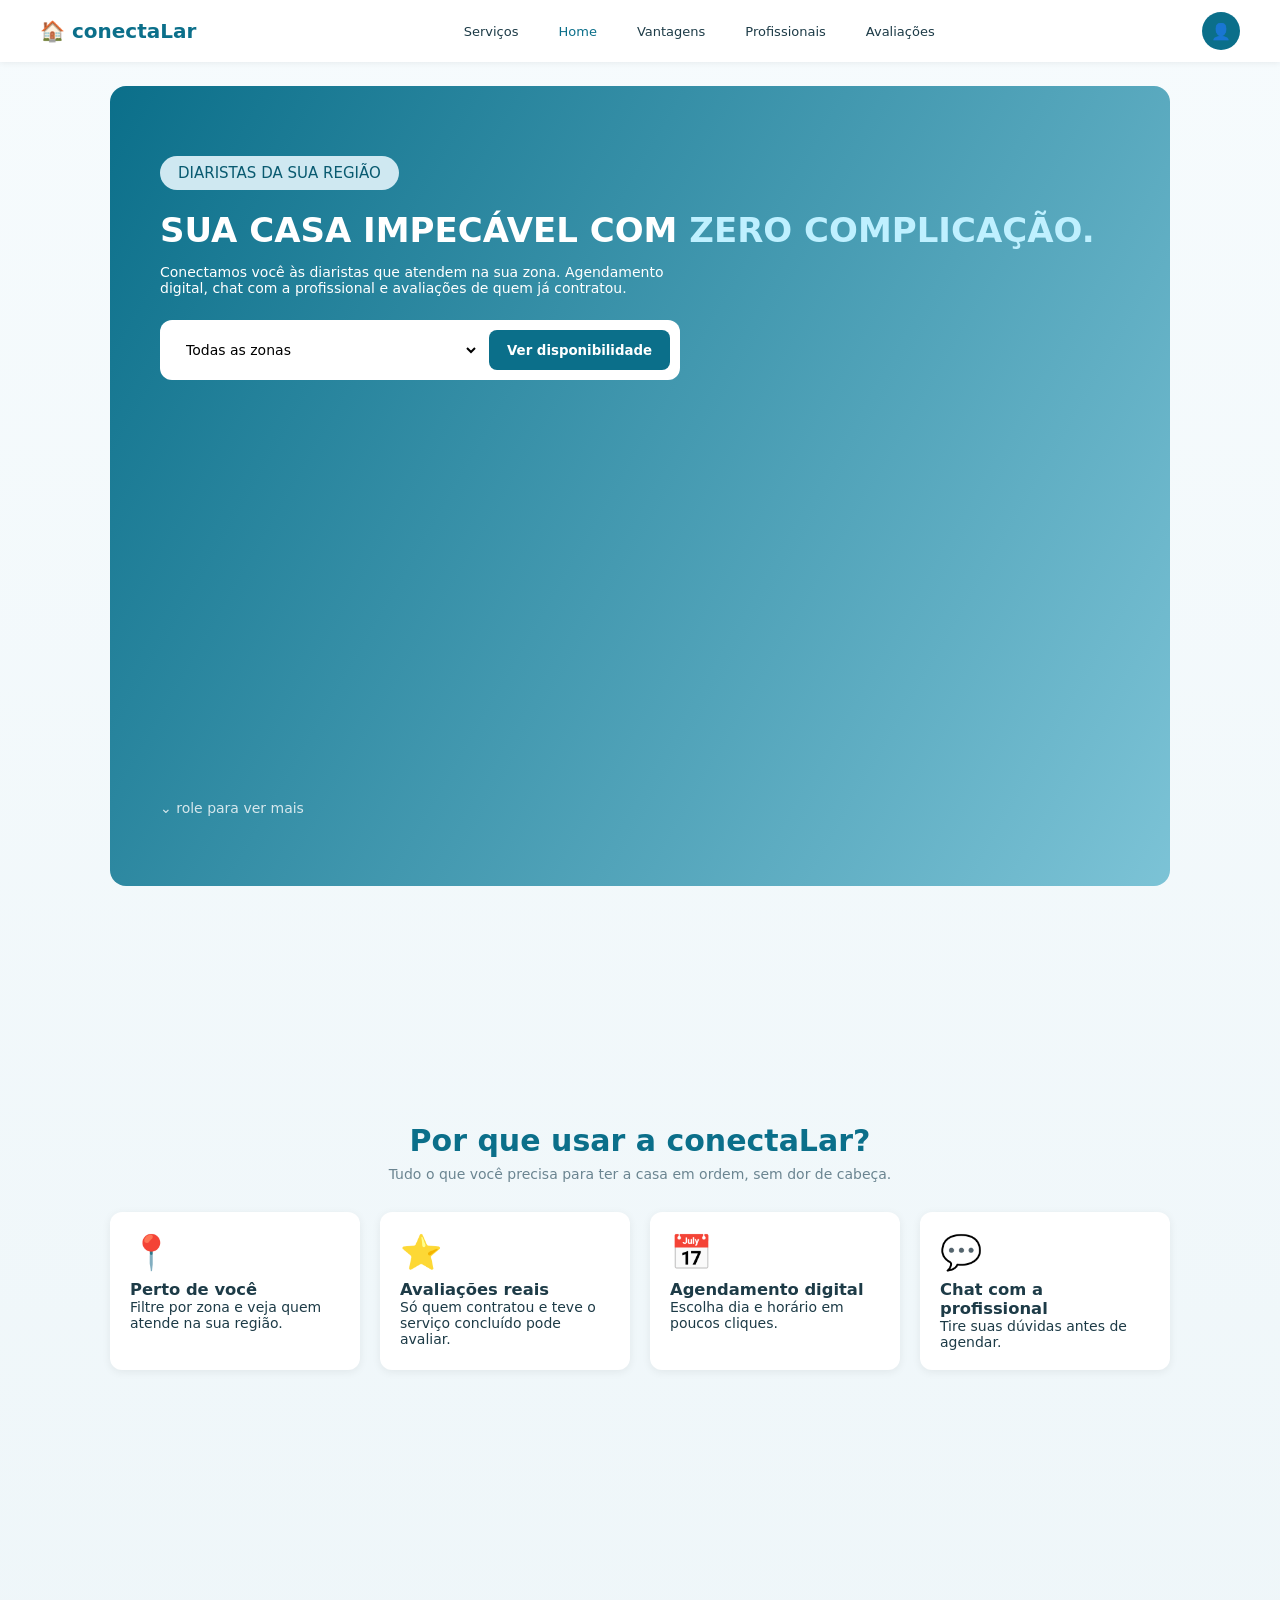
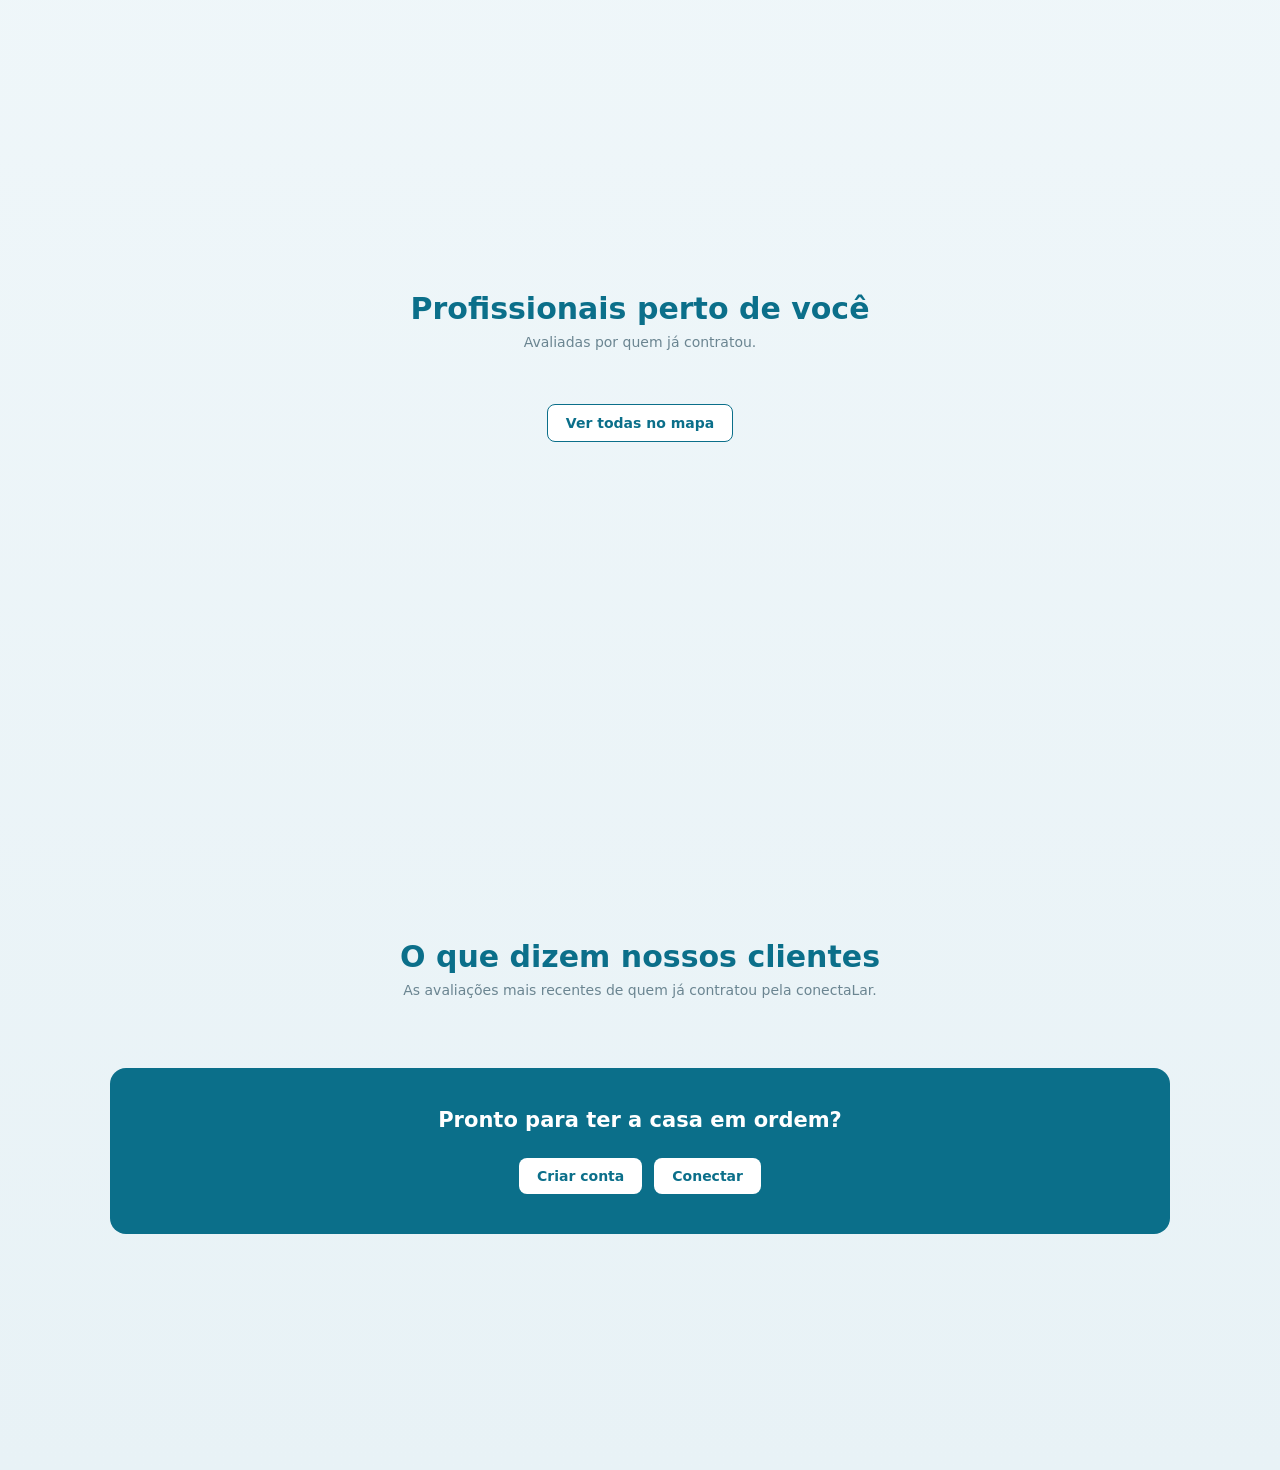
==== commit 1256f43f: "feat: mostra o avatar do usuário logado no header e esconde o cadastro da Home para quem já entrou C" ====
--- a/src/main/resources/static/index.html
+++ b/src/main/resources/static/index.html
@@ -65,8 +65,11 @@
             <!-- Preenchido pelo app.js com GET /avaliacoes/recentes (iniciarHome). -->
             <div class="cols" id="depoimentos"></div>
             <div class="cta rev" style="margin-top:40px">
-                <h2 style="color:#fff">Pronto para ter a casa em ordem?</h2><a class="btn" href="cadastro.html">Criar
-                    conta</a><a class="btn" href="login.html">Conectar</a>
+                <h2 style="color:#fff">Pronto para ter a casa em ordem?</h2>
+                <!-- Para visitante. Com alguém logado, o app.js troca por atalhos (configurarChamadaFinal). -->
+                <div id="acoesCta">
+                    <a class="btn" href="cadastro.html">Criar conta</a><a class="btn" href="login.html">Conectar</a>
+                </div>
             </div>
         </section>
     </main>
--- a/src/main/resources/static/css/style.css
+++ b/src/main/resources/static/css/style.css
@@ -341,40 +341,123 @@
     fill: var(--pd)
 }
 
-/* As 4 zonas da capital (clicáveis) */
+/* As 4 zonas da capital (clicáveis): um anel redondo, como uma bússola, dividido em 4 quartos.
+   Ao passar o mouse ou escolher, o quarto "sai" do anel na direção da própria zona. */
+.trilho {
+    fill: #f1f8fa
+}
+
 .zona {
     cursor: pointer;
-    outline: none
+    outline: none;
+    transition: transform .2s ease
 }
 
 .zona path {
-    fill: #cfe6ee;
     stroke: #fff;
-    stroke-width: 3;
+    stroke-width: 4;
     stroke-linejoin: round;
     transition: fill .2s
 }
 
-.zona:hover path,
+/* Um tom para cada zona, para o anel não parecer uma peça só */
+.zona[data-zona="NORTE"] path {
+    fill: #d3eaf2
+}
+
+.zona[data-zona="LESTE"] path {
+    fill: #c5e2ec
+}
+
+.zona[data-zona="SUL"] path {
+    fill: #d8edf1
+}
+
+.zona[data-zona="OESTE"] path {
+    fill: #cbe6ee
+}
+
+/* Estas regras vêm depois dos tons acima para vencerem (mesma especificidade). */
+.zona:hover path {
+    fill: #a9d3e1
+}
+
 .zona:focus-visible path {
-    fill: #a9d3e1
+    fill: #a9d3e1;
+    stroke: var(--pd)
 }
 
 .zona.on path {
     fill: var(--p)
+}
+
+/* Deslocamento de cada quarto: 4px no hover/foco, 8px quando a zona está escolhida */
+.zona[data-zona="NORTE"]:hover,
+.zona[data-zona="NORTE"]:focus-visible {
+    transform: translateY(-4px)
+}
+
+.zona[data-zona="LESTE"]:hover,
+.zona[data-zona="LESTE"]:focus-visible {
+    transform: translateX(4px)
+}
+
+.zona[data-zona="SUL"]:hover,
+.zona[data-zona="SUL"]:focus-visible {
+    transform: translateY(4px)
+}
+
+.zona[data-zona="OESTE"]:hover,
+.zona[data-zona="OESTE"]:focus-visible {
+    transform: translateX(-4px)
+}
+
+.zona[data-zona="NORTE"].on {
+    transform: translateY(-8px)
+}
+
+.zona[data-zona="LESTE"].on {
+    transform: translateX(8px)
+}
+
+.zona[data-zona="SUL"].on {
+    transform: translateY(8px)
+}
+
+.zona[data-zona="OESTE"].on {
+    transform: translateX(-8px)
 }
 
 .zona text {
     text-anchor: middle;
     font-weight: 700;
-    font-size: 17px;
+    font-size: 16px;
     fill: var(--pd);
     pointer-events: none
 }
 
 .zona text.qtd {
     font-weight: 400;
-    font-size: 13px
+    font-size: 12px
+}
+
+/* Miolo do anel: marca a capital e deixa o clique passar */
+.miolo {
+    pointer-events: none
+}
+
+.miolo circle {
+    fill: #fff;
+    stroke: var(--l);
+    stroke-width: 2
+}
+
+.miolo text {
+    text-anchor: middle;
+    font-size: 15px;
+    font-weight: 700;
+    letter-spacing: .5px;
+    fill: var(--p)
 }
 
 .zona.on text {
@@ -427,6 +510,10 @@
 @media (prefers-reduced-motion: reduce) {
     .capital .pulso {
         animation: none
+    }
+
+    .zona {
+        transition: none
     }
 }
 
@@ -670,7 +757,32 @@
 button.user {
     border: 0;
     cursor: pointer;
-    font-size: 16px
+    font-size: 16px;
+    font-weight: 700;
+    padding: 0;
+    overflow: hidden
+}
+
+/* Avatar do usuário logado preenchendo a bolinha da conta */
+button.user img {
+    width: 100%;
+    height: 100%;
+    border-radius: 50%;
+    display: block
+}
+
+/* Topo do menu da conta: nome e tipo de quem está logado */
+.drop-usuario {
+    display: flex;
+    flex-direction: column;
+    gap: 2px;
+    padding: 12px 18px;
+    color: #fff;
+    background: var(--p)
+}
+
+.drop-usuario small {
+    opacity: .85
 }
 
 .drop {
@@ -705,7 +817,8 @@
     background: var(--p)
 }
 
-.drop a:last-child:hover {
+/* Com alguém logado, o primeiro item é o .drop-usuario, então "Editar perfil" e "Sair" ganham o hover. */
+.drop a:not(:first-child):hover {
     background: var(--bg)
 }
 
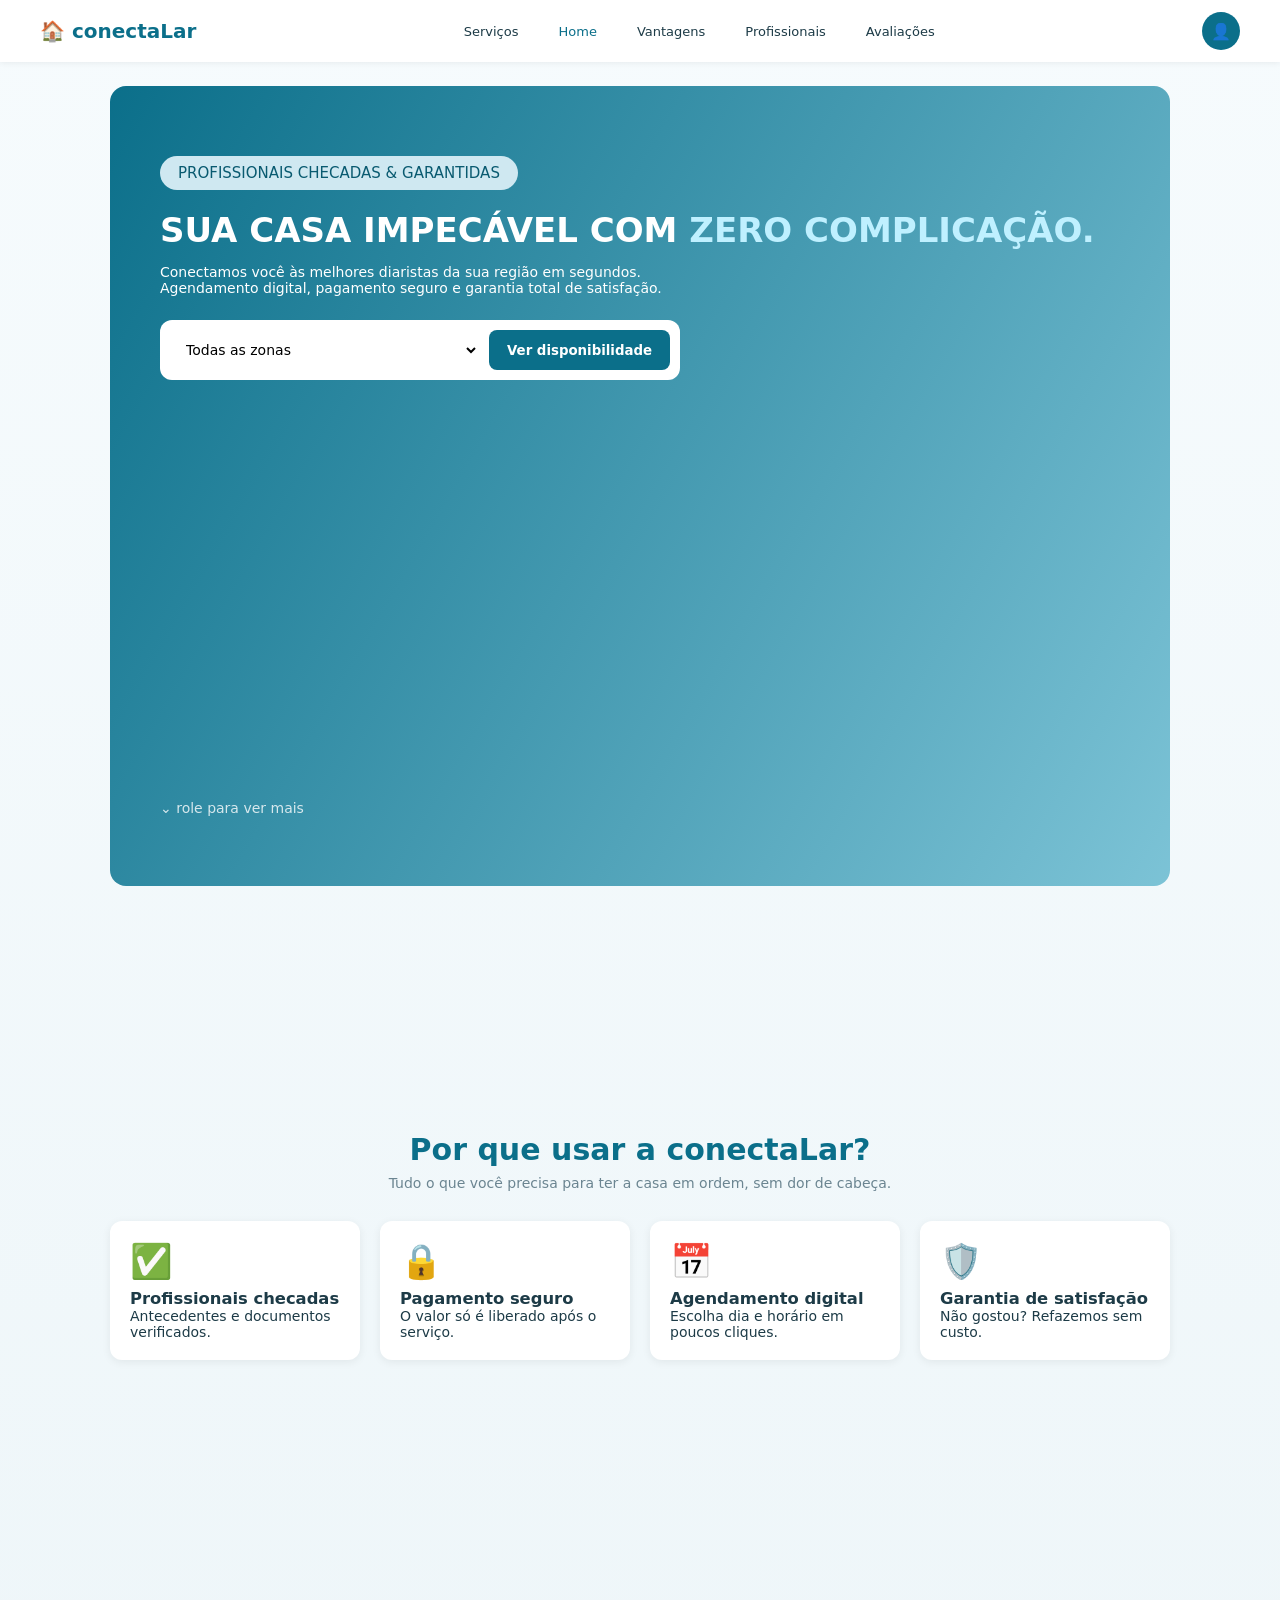
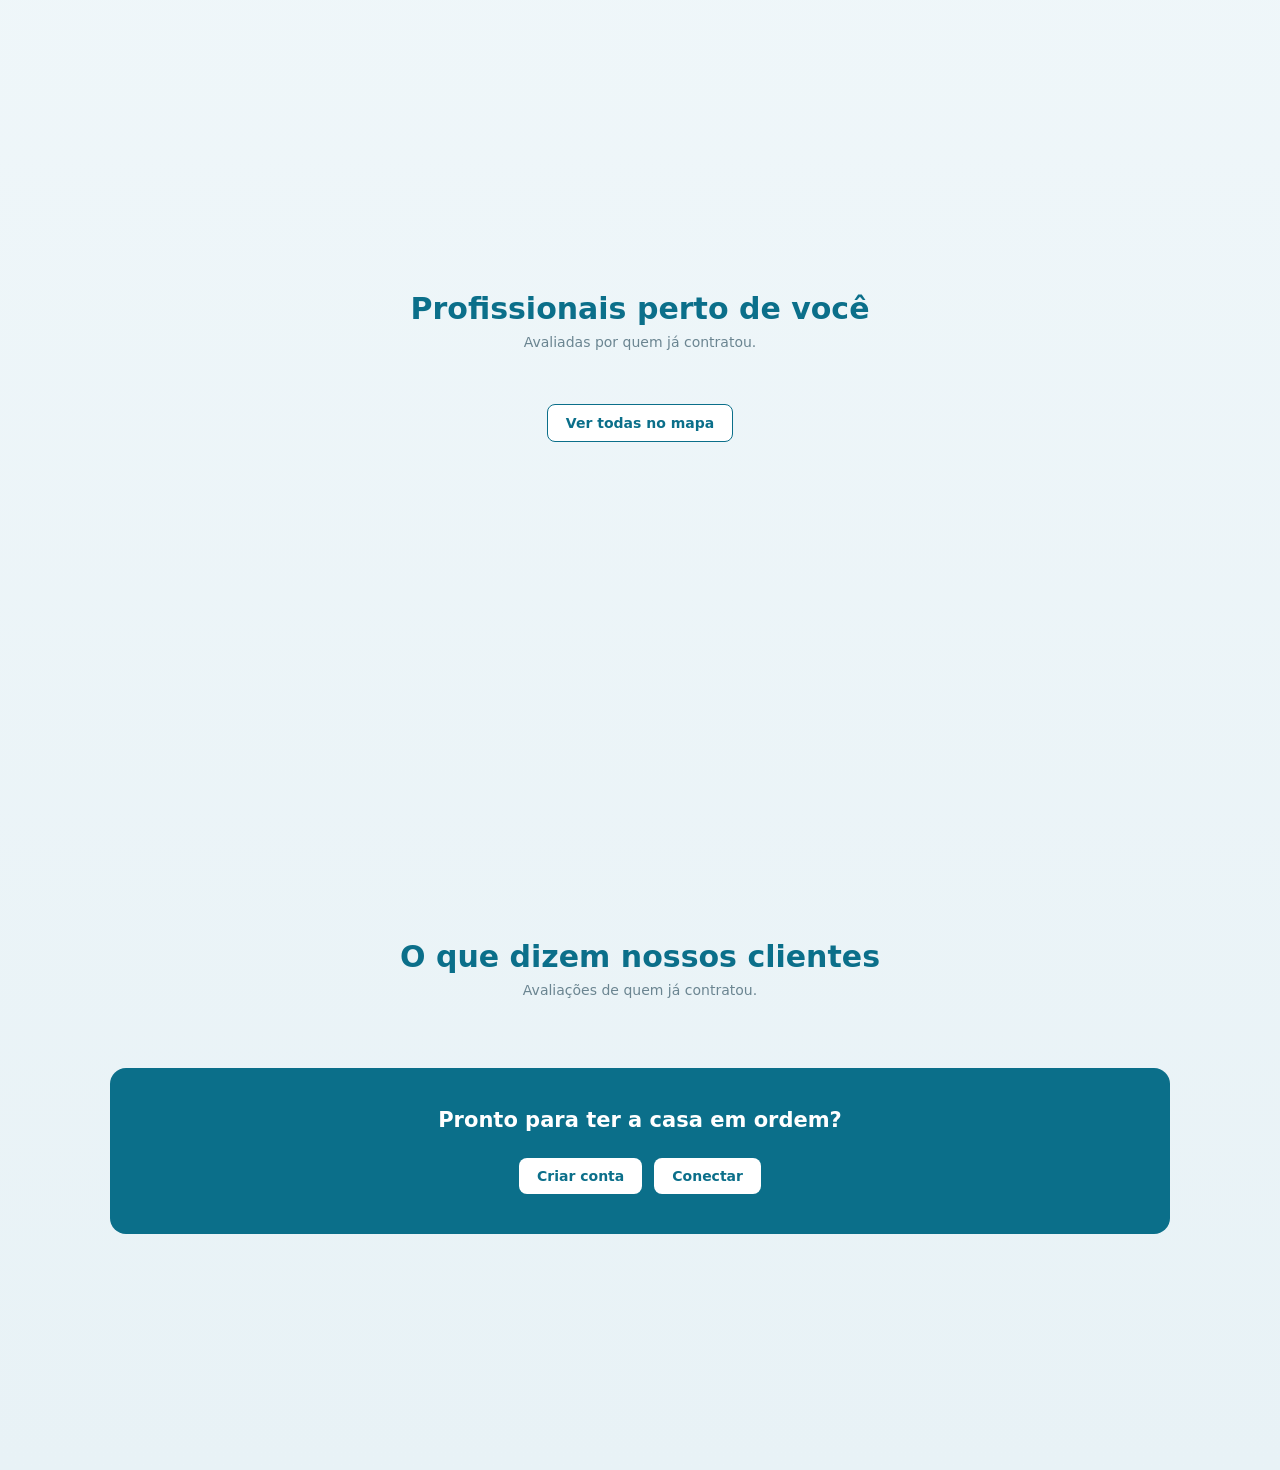
==== commit f11968da: "Adiciona projeto ConectaLar com a frente de avaliações" ====
--- a/src/main/resources/static/index.html
+++ b/src/main/resources/static/index.html
@@ -10,10 +10,11 @@
 
 <body data-page="index">
     <main class="wrap">
-        <section id="home" class="hero"><span class="tag" style="align-self:flex-start">DIARISTAS DA SUA REGIÃO</span>
+        <section id="home" class="hero"><span class="tag" style="align-self:flex-start">PROFISSIONAIS CHECADAS &amp;
+                GARANTIDAS</span>
             <h1>SUA CASA IMPECÁVEL COM <span>ZERO COMPLICAÇÃO.</span></h1>
-            <p style="max-width:520px;margin-top:14px">Conectamos você às diaristas que atendem na sua zona.
-                Agendamento digital, chat com a profissional e avaliações de quem já contratou.</p>
+            <p style="max-width:520px;margin-top:14px">Conectamos você às melhores diaristas da sua região em segundos.
+                Agendamento digital, pagamento seguro e garantia total de satisfação.</p>
             <!-- Já abre na zona do cliente logado (configurarBuscaPorZona, em app.js). -->
             <div class="filtro-home">
                 <select id="zonaHome" aria-label="Zona">
@@ -32,14 +33,14 @@
             <p class="sub rev">Tudo o que você precisa para ter a casa em ordem, sem dor de cabeça.</p>
             <div class="cols">
                 <div class="card rev">
-                    <div class="ico">📍</div>
-                    <h3>Perto de você</h3>
-                    <p>Filtre por zona e veja quem atende na sua região.</p>
+                    <div class="ico">✅</div>
+                    <h3>Profissionais checadas</h3>
+                    <p>Antecedentes e documentos verificados.</p>
                 </div>
                 <div class="card rev">
-                    <div class="ico">⭐</div>
-                    <h3>Avaliações reais</h3>
-                    <p>Só quem contratou e teve o serviço concluído pode avaliar.</p>
+                    <div class="ico">🔒</div>
+                    <h3>Pagamento seguro</h3>
+                    <p>O valor só é liberado após o serviço.</p>
                 </div>
                 <div class="card rev">
                     <div class="ico">📅</div>
@@ -47,9 +48,9 @@
                     <p>Escolha dia e horário em poucos cliques.</p>
                 </div>
                 <div class="card rev">
-                    <div class="ico">💬</div>
-                    <h3>Chat com a profissional</h3>
-                    <p>Tire suas dúvidas antes de agendar.</p>
+                    <div class="ico">🛡️</div>
+                    <h3>Garantia de satisfação</h3>
+                    <p>Não gostou? Refazemos sem custo.</p>
                 </div>
             </div>
         </section>
@@ -61,15 +62,11 @@
         </section>
         <section id="avaliacoes" class="sec">
             <h2 class="rev">O que dizem nossos clientes</h2>
-            <p class="sub rev">As avaliações mais recentes de quem já contratou pela conectaLar.</p>
-            <!-- Preenchido pelo app.js com GET /avaliacoes/recentes (iniciarHome). -->
-            <div class="cols" id="depoimentos"></div>
+            <p class="sub rev">Avaliações de quem já contratou.</p>
+            <div class="cols" id="avaliacoesHome"></div>
             <div class="cta rev" style="margin-top:40px">
-                <h2 style="color:#fff">Pronto para ter a casa em ordem?</h2>
-                <!-- Para visitante. Com alguém logado, o app.js troca por atalhos (configurarChamadaFinal). -->
-                <div id="acoesCta">
-                    <a class="btn" href="cadastro.html">Criar conta</a><a class="btn" href="login.html">Conectar</a>
-                </div>
+                <h2 style="color:#fff">Pronto para ter a casa em ordem?</h2><a class="btn" href="cadastro.html">Criar
+                    conta</a><a class="btn" href="login.html">Conectar</a>
             </div>
         </section>
     </main>
--- a/src/main/resources/static/css/style.css
+++ b/src/main/resources/static/css/style.css
@@ -230,11 +230,6 @@
 
 .pro>div {
     flex: 1
-}
-
-/* O avatar também é uma div filha do .pro, mas não pode esticar como o bloco do nome. */
-.pro>.av {
-    flex: none
 }
 
 .av {
@@ -252,269 +247,54 @@
 .map {
     min-height: 480px;
     border-radius: 12px;
-    background: linear-gradient(160deg, #f7fbfc, #e4f0f4);
+    background: radial-gradient(circle at 50% 50%, #0b6f8a33 0 90px, transparent 91px), repeating-linear-gradient(45deg, #e9efe9 0 40px, #f4f6f1 40px 80px);
     position: relative
 }
 
-/* Mapa do estado de SP (busca.html): interior bloqueado, só as zonas da capital clicáveis */
+/* Mapa das zonas (busca.html) */
 .mapa-zonas {
     display: block;
     width: 100%;
-    max-height: 560px;
+    max-height: 480px;
     padding: 12px
-}
-
-/* Interior do estado: "bloqueado" */
-.estado path {
-    fill: url(#bloqueado);
-    stroke: #c7d3d9;
-    stroke-width: 2.5;
-    stroke-linejoin: round;
-    cursor: not-allowed
-}
-
-.estado text {
-    text-anchor: middle;
-    pointer-events: none
-}
-
-.estado .cadeado {
-    font-size: 26px;
-    opacity: .55
-}
-
-.estado .em-breve {
-    font-size: 17px;
-    font-weight: 700;
-    fill: #8a9ea7
-}
-
-.estado .em-breve-sub {
-    font-size: 12px;
-    fill: #9fb1b9
-}
-
-/* Capital: miniatura no lugar real + zoom até o cartão com as zonas */
-.capital .mini {
-    fill: var(--p);
-    stroke: #fff;
-    stroke-width: 1.5
-}
-
-.capital .pulso {
-    fill: none;
-    stroke: var(--p);
-    stroke-width: 2;
-    transform-box: fill-box;
-    transform-origin: center;
-    animation: pulso 2.2s ease-out infinite
-}
-
-@keyframes pulso {
-    from {
-        transform: scale(.6);
-        opacity: .7
-    }
-
-    to {
-        transform: scale(1.3);
-        opacity: 0
-    }
-}
-
-.capital .zoom {
-    fill: var(--p);
-    opacity: .08
-}
-
-.capital .cartao {
-    fill: #fff;
-    stroke: var(--l);
-    filter: url(#sombra)
-}
-
-.capital .titulo-capital {
-    text-anchor: middle;
-    font-size: 15px;
-    font-weight: 700;
-    letter-spacing: .3px;
-    fill: var(--pd)
-}
-
-/* As 4 zonas da capital (clicáveis): um anel redondo, como uma bússola, dividido em 4 quartos.
-   Ao passar o mouse ou escolher, o quarto "sai" do anel na direção da própria zona. */
-.trilho {
-    fill: #f1f8fa
 }
 
 .zona {
     cursor: pointer;
-    outline: none;
-    transition: transform .2s ease
+    outline: none
 }
 
 .zona path {
+    fill: #cfe6ee;
     stroke: #fff;
     stroke-width: 4;
-    stroke-linejoin: round;
     transition: fill .2s
 }
 
-/* Um tom para cada zona, para o anel não parecer uma peça só */
-.zona[data-zona="NORTE"] path {
-    fill: #d3eaf2
-}
-
-.zona[data-zona="LESTE"] path {
-    fill: #c5e2ec
-}
-
-.zona[data-zona="SUL"] path {
-    fill: #d8edf1
-}
-
-.zona[data-zona="OESTE"] path {
-    fill: #cbe6ee
-}
-
-/* Estas regras vêm depois dos tons acima para vencerem (mesma especificidade). */
-.zona:hover path {
+.zona:hover path,
+.zona:focus-visible path {
     fill: #a9d3e1
-}
-
-.zona:focus-visible path {
-    fill: #a9d3e1;
-    stroke: var(--pd)
 }
 
 .zona.on path {
     fill: var(--p)
-}
-
-/* Deslocamento de cada quarto: 4px no hover/foco, 8px quando a zona está escolhida */
-.zona[data-zona="NORTE"]:hover,
-.zona[data-zona="NORTE"]:focus-visible {
-    transform: translateY(-4px)
-}
-
-.zona[data-zona="LESTE"]:hover,
-.zona[data-zona="LESTE"]:focus-visible {
-    transform: translateX(4px)
-}
-
-.zona[data-zona="SUL"]:hover,
-.zona[data-zona="SUL"]:focus-visible {
-    transform: translateY(4px)
-}
-
-.zona[data-zona="OESTE"]:hover,
-.zona[data-zona="OESTE"]:focus-visible {
-    transform: translateX(-4px)
-}
-
-.zona[data-zona="NORTE"].on {
-    transform: translateY(-8px)
-}
-
-.zona[data-zona="LESTE"].on {
-    transform: translateX(8px)
-}
-
-.zona[data-zona="SUL"].on {
-    transform: translateY(8px)
-}
-
-.zona[data-zona="OESTE"].on {
-    transform: translateX(-8px)
 }
 
 .zona text {
     text-anchor: middle;
     font-weight: 700;
-    font-size: 16px;
+    font-size: 18px;
     fill: var(--pd);
     pointer-events: none
 }
 
 .zona text.qtd {
     font-weight: 400;
-    font-size: 12px
-}
-
-/* Miolo do anel: marca a capital e deixa o clique passar */
-.miolo {
-    pointer-events: none
-}
-
-.miolo circle {
-    fill: #fff;
-    stroke: var(--l);
-    stroke-width: 2
-}
-
-.miolo text {
-    text-anchor: middle;
-    font-size: 15px;
-    font-weight: 700;
-    letter-spacing: .5px;
-    fill: var(--p)
+    font-size: 13px
 }
 
 .zona.on text {
     fill: #fff
-}
-
-/* Botão "Todas as zonas" dentro do mapa: aceso quando nenhuma zona está escolhida */
-.zona-todas {
-    cursor: pointer;
-    outline: none
-}
-
-.zona-todas rect {
-    fill: #cfe6ee;
-    stroke: #fff;
-    stroke-width: 2;
-    transition: fill .2s
-}
-
-.zona-todas:hover rect,
-.zona-todas:focus-visible rect {
-    fill: #a9d3e1
-}
-
-.zona-todas.on rect {
-    fill: var(--p)
-}
-
-.zona-todas text {
-    text-anchor: middle;
-    font-size: 14px;
-    font-weight: 700;
-    fill: var(--pd);
-    pointer-events: none
-}
-
-.zona-todas.on text {
-    fill: #fff
-}
-
-.legenda text {
-    font-size: 13px;
-    fill: var(--m)
-}
-
-.legenda-ativa {
-    fill: var(--p)
-}
-
-@media (prefers-reduced-motion: reduce) {
-    .capital .pulso {
-        animation: none
-    }
-
-    .zona {
-        transition: none
-    }
 }
 
 .pin {
@@ -757,32 +537,7 @@
 button.user {
     border: 0;
     cursor: pointer;
-    font-size: 16px;
-    font-weight: 700;
-    padding: 0;
-    overflow: hidden
-}
-
-/* Avatar do usuário logado preenchendo a bolinha da conta */
-button.user img {
-    width: 100%;
-    height: 100%;
-    border-radius: 50%;
-    display: block
-}
-
-/* Topo do menu da conta: nome e tipo de quem está logado */
-.drop-usuario {
-    display: flex;
-    flex-direction: column;
-    gap: 2px;
-    padding: 12px 18px;
-    color: #fff;
-    background: var(--p)
-}
-
-.drop-usuario small {
-    opacity: .85
+    font-size: 16px
 }
 
 .drop {
@@ -817,8 +572,7 @@
     background: var(--p)
 }
 
-/* Com alguém logado, o primeiro item é o .drop-usuario, então "Editar perfil" e "Sair" ganham o hover. */
-.drop a:not(:first-child):hover {
+.drop a:last-child:hover {
     background: var(--bg)
 }
 
